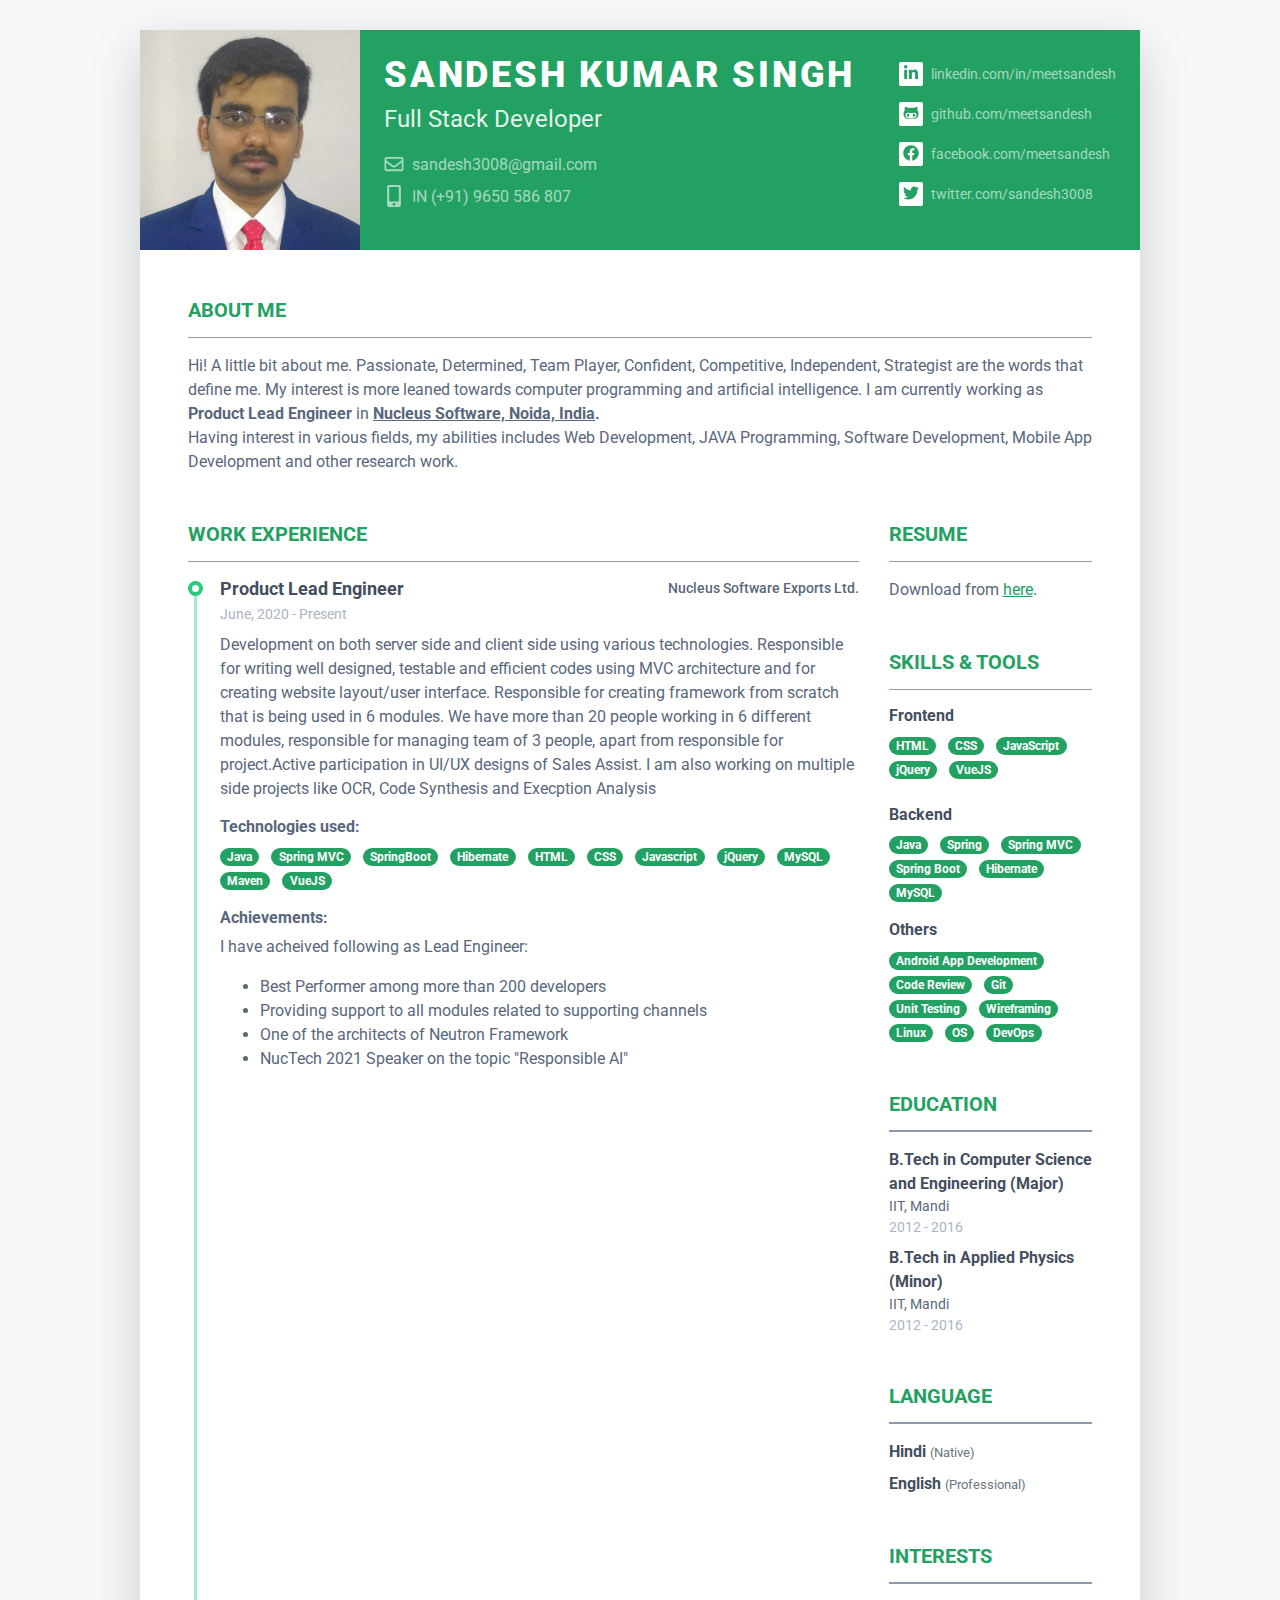
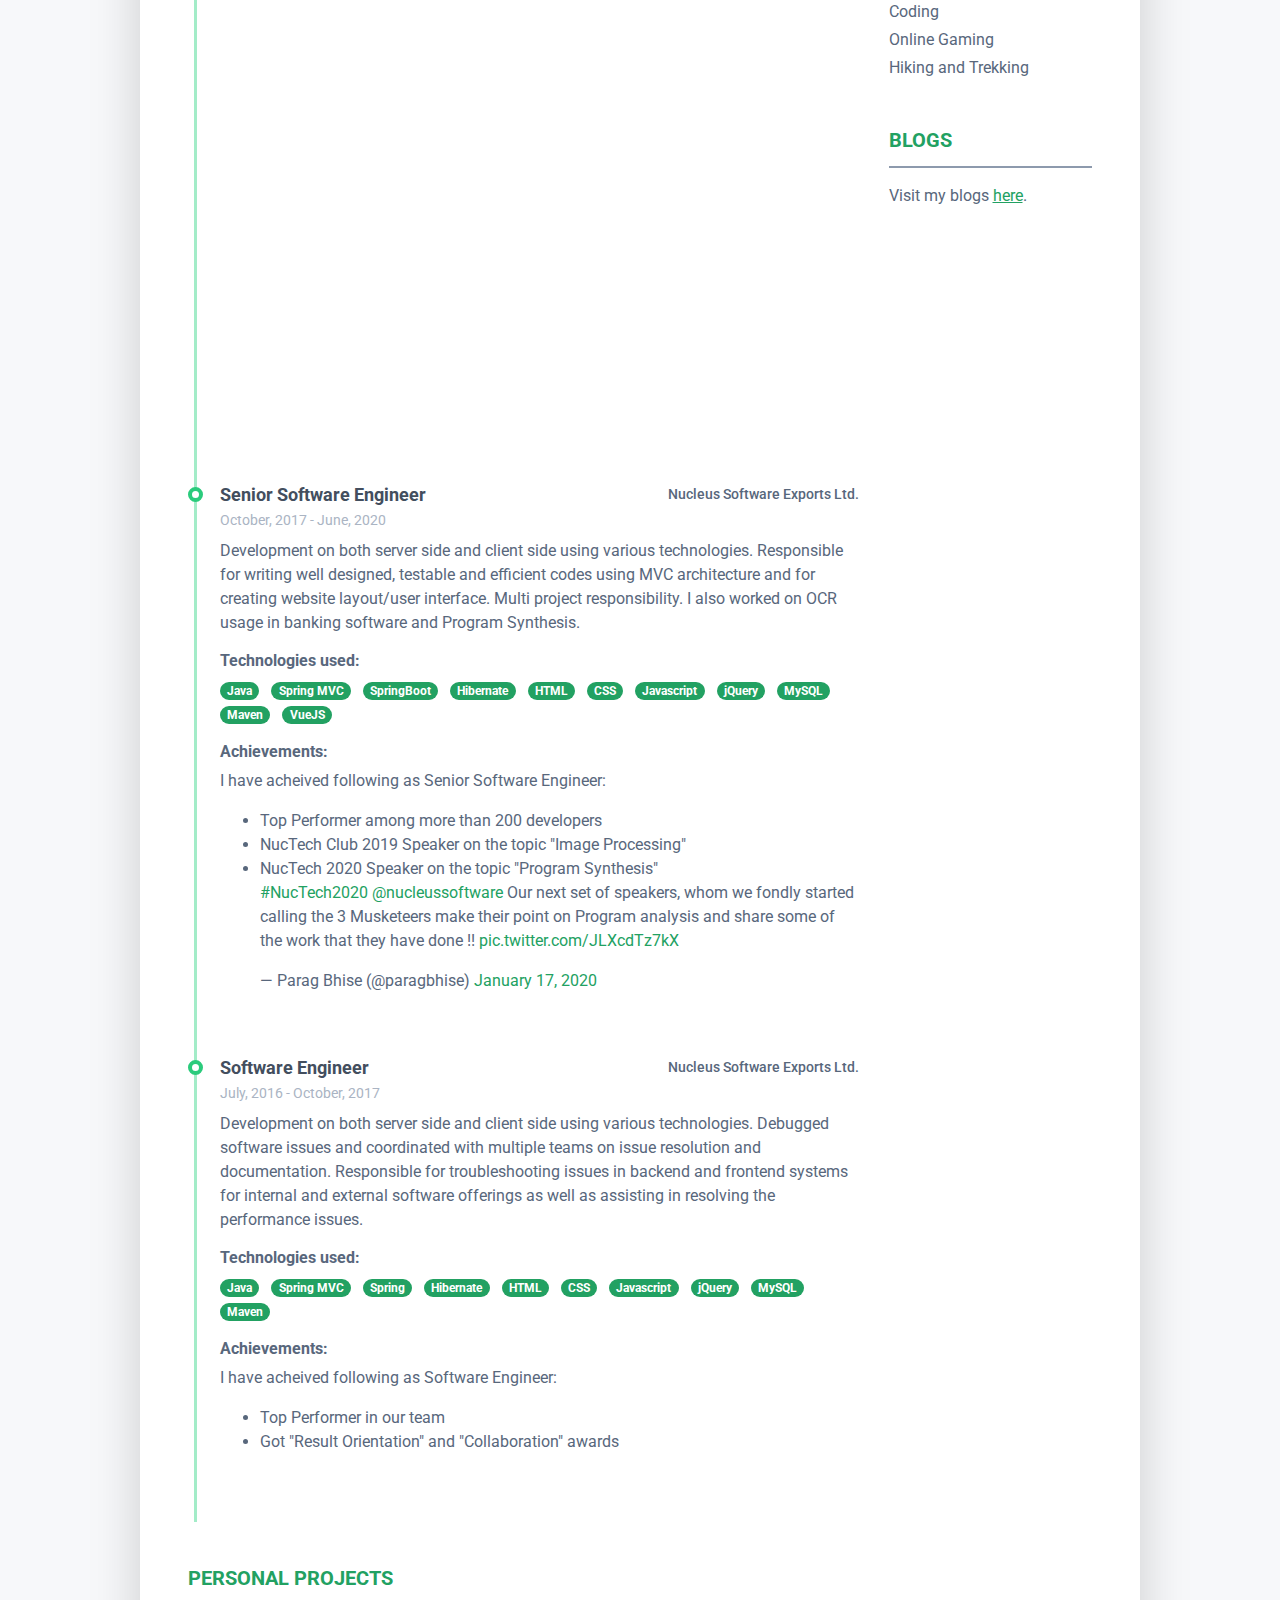
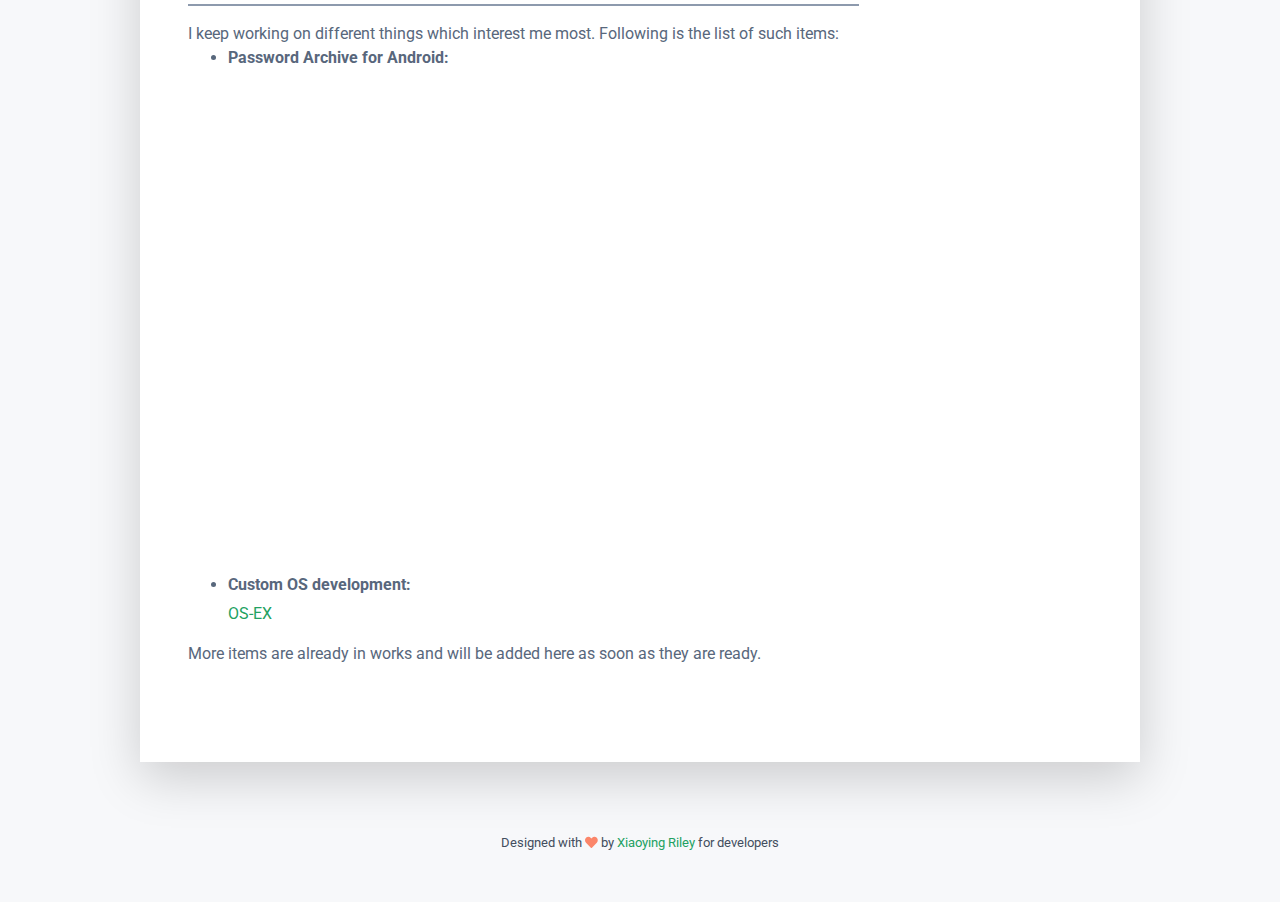
==== index.html @ a995ca08 "Update index.html" ====
<!DOCTYPE html>
<html lang="en"> 
<head>
    <title>Sandesh Kumar Singh</title>
    
    <!-- Meta -->
    <meta charset="utf-8">
    <meta http-equiv="X-UA-Compatible" content="IE=edge">
    <meta name="viewport" content="width=device-width, initial-scale=1.0">
    <meta name="description" content="Responsive Resume Template">
    <meta name="author" content="Xiaoying Riley at 3rd Wave Media">    
    <link rel="shortcut icon" href="favicon.png"> 
    
    <!-- Google Font -->
    <link href="https://fonts.googleapis.com/css?family=Roboto:300,400,500,700,900" rel="stylesheet">
    
    <!-- FontAwesome JS-->
	<script defer src="assets/fontawesome/js/all.min.js"></script>
	<link rel="stylesheet" href="https://cdnjs.cloudflare.com/ajax/libs/font-awesome/4.7.0/css/font-awesome.min.css">
       
    <!-- Theme CSS -->  
    <link id="theme-style" rel="stylesheet" href="assets/css/pillar-1.css">
    
    <!-- DEMO ONLY --> 
    <link id="theme-style" rel="stylesheet" href="assets/demo/demo.css">


</head> 

<body>	
    <article class="resume-wrapper text-center position-relative">
	    <div class="resume-wrapper-inner mx-auto text-left bg-white shadow-lg">
		    <header class="resume-header pt-4 pt-md-0">
			    <div class="media flex-column flex-md-row">
				    <img class="mr-3 img-fluid picture mx-auto" src="assets/images/profile-pic.png" alt="">
				    <div class="media-body p-4 d-flex flex-column flex-md-row mx-auto mx-lg-0">
					    <div class="primary-info">
						    <h1 class="name mt-0 mb-1 text-white text-uppercase text-uppercase">Sandesh Kumar Singh</h1>
						    <div class="title mb-3">Full Stack Developer</div>
						    <ul class="list-unstyled">
							    <li class="mb-2"><a href="mailto:sandesh3008@gmail.com"><i class="far fa-envelope fa-fw mr-2" data-fa-transform="grow-3"></i>sandesh3008@gmail.com</a></li>
							    <li><a href="tel:+919650586807"><i class="fas fa-mobile-alt fa-fw mr-2" data-fa-transform="grow-6"></i>IN (+91) 9650 586 807</a></li>
						    </ul>
					    </div><!--//primary-info-->
					    <div class="secondary-info ml-md-auto mt-2">
						    <ul class="resume-social list-unstyled">
				                <li class="mb-3"><a href="https://www.linkedin.com/in/meetsandesh" target="_blank"><span class="fa-container text-center mr-2"><i class="fab fa-linkedin-in fa-fw"></i></span>linkedin.com/in/meetsandesh</a></li>
				                <li class="mb-3"><a href="https://github.com/meetsandesh" target="_blank"><span class="fa-container text-center mr-2"><i class="fab fa-github-alt fa-fw"></i></span>github.com/meetsandesh</a></li>
				                <li class="mb-3"><a href="https://www.facebook.com/meetsandesh" target="_blank"><span class="fa-container text-center mr-2"><i class="fab fa-facebook fa-fw"></i></span>facebook.com/meetsandesh</a></li>
                                <li class="mb-3"><a href="https://twitter.com/sandesh3008" target="_blank"><span class="fa-container text-center mr-2"><i class="fab fa-twitter fa-fw"></i></span>twitter.com/sandesh3008</a></li>
						    </ul>
					    </div><!--//secondary-info-->
					    
				    </div><!--//media-body-->
			    </div><!--//media-->
		    </header>
		    <div class="resume-body p-5">
			    <section class="resume-section summary-section mb-5">
				    <h2 class="resume-section-title text-uppercase font-weight-bold pb-3 mb-3">About Me</h2>
				    <div class="resume-section-content">
					    <p class="mb-0">Hi! A little bit about me. Passionate, Determined, Team Player, Confident, Competitive, Independent, Strategist are the words that define me. My interest is more leaned towards computer programming and artificial intelligence. I am currently working as <b>Product Lead Engineer</b> in <b><u>Nucleus Software, Noida, India</u>.</b></p>
                        <p class="mb=0">Having interest in various fields, my abilities includes Web Development, JAVA Programming, Software Development, Mobile App Development and other research work.</p>
				    </div>
			    </section><!--//summary-section-->
			    <div class="row">
				    <div class="col-lg-9">
					    <section class="resume-section experience-section mb-5">
						    <h2 class="resume-section-title text-uppercase font-weight-bold pb-3 mb-3">Work Experience</h2>
						    <div class="resume-section-content">
							    <div class="resume-timeline position-relative">
								    <article class="resume-timeline-item position-relative pb-5">
									    
									    <div class="resume-timeline-item-header mb-2">
										    <div class="d-flex flex-column flex-md-row">
										        <h3 class="resume-position-title font-weight-bold mb-1">Product Lead Engineer</h3>
										        <div class="resume-company-name ml-auto">Nucleus Software Exports Ltd.</div>
										    </div><!--//row-->
										    <div class="resume-position-time">June, 2020 - Present</div>
									    </div><!--//resume-timeline-item-header-->
									    <div class="resume-timeline-item-desc">
										    <p>Development on both server side and client side using various technologies. Responsible for writing well designed, testable and efficient codes using MVC architecture and for creating website layout/user interface. Responsible for creating framework from scratch that is being used in 6 modules. We have more than 20 people working in 6 different modules, responsible for managing team of 3 people, apart from responsible for project.Active participation in UI/UX designs of Sales Assist. I am also working on multiple side projects like OCR, Code Synthesis and Execption Analysis</p>
                                            <h4 class="resume-timeline-item-desc-heading font-weight-bold">Technologies used:</h4>
										    <ul class="list-inline">
											    <li class="list-inline-item"><span class="badge badge-primary badge-pill">Java</span></li>
											    <li class="list-inline-item"><span class="badge badge-primary badge-pill">Spring MVC</span></li>
                                                <li class="list-inline-item"><span class="badge badge-primary badge-pill">SpringBoot</span></li>
											    <li class="list-inline-item"><span class="badge badge-primary badge-pill">Hibernate</span></li>
											    <li class="list-inline-item"><span class="badge badge-primary badge-pill">HTML</span></li>
											    <li class="list-inline-item"><span class="badge badge-primary badge-pill">CSS</span></li>
                                                <li class="list-inline-item"><span class="badge badge-primary badge-pill">Javascript</span></li>
											    <li class="list-inline-item"><span class="badge badge-primary badge-pill">jQuery</span></li>
                                                <li class="list-inline-item"><span class="badge badge-primary badge-pill">MySQL</span></li>
                                                <li class="list-inline-item"><span class="badge badge-primary badge-pill">Maven</span></li>
                                                <li class="list-inline-item"><span class="badge badge-primary badge-pill">VueJS</span></li>
										    </ul>
										    <h4 class="resume-timeline-item-desc-heading font-weight-bold">Achievements:</h4>
										    <p>I have acheived following as Lead Engineer:</p>
										    <ul>
											    <li>Best Performer among more than 200 developers</li>
											    <li>Providing support to all modules related to supporting channels</li>
											    <li>One of the architects of Neutron Framework</li>
											    <li>NucTech 2021 Speaker on the topic "Responsible AI"
                                                    <iframe src="https://www.linkedin.com/embed/feed/update/urn:li:share:6755856917626662912" height="942" width="504" frameborder="0" allowfullscreen="" title="Embedded post"></iframe>
                                                </li>
										    </ul>
									    </div><!--//resume-timeline-item-desc-->

								    </article><!--//resume-timeline-item-->
								    
								    <article class="resume-timeline-item position-relative pb-5">
									    
									    <div class="resume-timeline-item-header mb-2">
										    <div class="d-flex flex-column flex-md-row">
										        <h3 class="resume-position-title font-weight-bold mb-1">Senior Software Engineer</h3>
										        <div class="resume-company-name ml-auto">Nucleus Software Exports Ltd.</div>
										    </div><!--//row-->
										    <div class="resume-position-time">October, 2017 - June, 2020</div>
									    </div><!--//resume-timeline-item-header-->
									    <div class="resume-timeline-item-desc">
										    <p>Development on both server side and client side using various technologies. Responsible for writing well designed, testable and efficient codes using MVC architecture and for creating website layout/user interface. Multi project responsibility. I also worked on OCR usage in banking software and Program Synthesis.</p>
                                            <h4 class="resume-timeline-item-desc-heading font-weight-bold">Technologies used:</h4>
										    <ul class="list-inline">
											    <li class="list-inline-item"><span class="badge badge-primary badge-pill">Java</span></li>
											    <li class="list-inline-item"><span class="badge badge-primary badge-pill">Spring MVC</span></li>
                                                <li class="list-inline-item"><span class="badge badge-primary badge-pill">SpringBoot</span></li>
											    <li class="list-inline-item"><span class="badge badge-primary badge-pill">Hibernate</span></li>
											    <li class="list-inline-item"><span class="badge badge-primary badge-pill">HTML</span></li>
											    <li class="list-inline-item"><span class="badge badge-primary badge-pill">CSS</span></li>
                                                <li class="list-inline-item"><span class="badge badge-primary badge-pill">Javascript</span></li>
											    <li class="list-inline-item"><span class="badge badge-primary badge-pill">jQuery</span></li>
                                                <li class="list-inline-item"><span class="badge badge-primary badge-pill">MySQL</span></li>
                                                <li class="list-inline-item"><span class="badge badge-primary badge-pill">Maven</span></li>
                                                <li class="list-inline-item"><span class="badge badge-primary badge-pill">VueJS</span></li>
										    </ul>
										    <h4 class="resume-timeline-item-desc-heading font-weight-bold">Achievements:</h4>
										    <p>I have acheived following as Senior Software Engineer:</p>
										    <ul>
											    <li>Top Performer among more than 200 developers</li>
                                                <li>NucTech Club 2019 Speaker on the topic "Image Processing"</li>
											    <li>NucTech 2020 Speaker on the topic "Program Synthesis"
                                                    <blockquote class="twitter-tweet"><p lang="en" dir="ltr"><a href="https://twitter.com/hashtag/NucTech2020?src=hash&amp;ref_src=twsrc%5Etfw">#NucTech2020</a> ⁦<a href="https://twitter.com/nucleussoftware?ref_src=twsrc%5Etfw">@nucleussoftware</a>⁩ Our next set of speakers, whom we fondly started calling the 3 Musketeers make their point on Program analysis and share some of the work that they have done !! <a href="https://t.co/JLXcdTz7kX">pic.twitter.com/JLXcdTz7kX</a></p>&mdash; Parag Bhise (@paragbhise) <a href="https://twitter.com/paragbhise/status/1218092046893928448?ref_src=twsrc%5Etfw">January 17, 2020</a></blockquote> <script async src="https://platform.twitter.com/widgets.js" charset="utf-8"></script>
                                                </li>
										    </ul>
									    </div><!--//resume-timeline-item-desc-->

								    </article><!--//resume-timeline-item-->
								    
								    <article class="resume-timeline-item position-relative pb-5">
									    
									    <div class="resume-timeline-item-header mb-2">
										    <div class="d-flex flex-column flex-md-row">
										        <h3 class="resume-position-title font-weight-bold mb-1">Software Engineer</h3>
										        <div class="resume-company-name ml-auto">Nucleus Software Exports Ltd.</div>
										    </div><!--//row-->
										    <div class="resume-position-time">July, 2016 - October, 2017</div>
									    </div><!--//resume-timeline-item-header-->
									    <div class="resume-timeline-item-desc">
										    <p>Development on both server side and client side using various technologies. Debugged software issues and coordinated with multiple teams on issue resolution and documentation. Responsible for troubleshooting issues in backend and frontend systems for internal and external software offerings as well as assisting in resolving the performance issues.</p>
                                            <h4 class="resume-timeline-item-desc-heading font-weight-bold">Technologies used:</h4>
										    <ul class="list-inline">
											    <li class="list-inline-item"><span class="badge badge-primary badge-pill">Java</span></li>
											    <li class="list-inline-item"><span class="badge badge-primary badge-pill">Spring MVC</span></li>
                                                <li class="list-inline-item"><span class="badge badge-primary badge-pill">Spring</span></li>
											    <li class="list-inline-item"><span class="badge badge-primary badge-pill">Hibernate</span></li>
											    <li class="list-inline-item"><span class="badge badge-primary badge-pill">HTML</span></li>
											    <li class="list-inline-item"><span class="badge badge-primary badge-pill">CSS</span></li>
                                                <li class="list-inline-item"><span class="badge badge-primary badge-pill">Javascript</span></li>
											    <li class="list-inline-item"><span class="badge badge-primary badge-pill">jQuery</span></li>
                                                <li class="list-inline-item"><span class="badge badge-primary badge-pill">MySQL</span></li>
                                                <li class="list-inline-item"><span class="badge badge-primary badge-pill">Maven</span></li>
										    </ul>
										    <h4 class="resume-timeline-item-desc-heading font-weight-bold">Achievements:</h4>
										    <p>I have acheived following as Software Engineer:</p>
										    <ul>
											    <li>Top Performer in our team</li>
                                                <li>Got "Result Orientation" and "Collaboration" awards</li>
										    </ul>
									    </div><!--//resume-timeline-item-desc-->

								    </article><!--//resume-timeline-item-->
								    
							    </div><!--//resume-timeline-->
 
						    </div>
					    </section><!--//experience-section-->
                        <section class="resume-section summary-section mb-5">
                            <h2 class="resume-section-title text-uppercase font-weight-bold pb-3 mb-3">Personal Projects</h2>
                            <div class="resume-section-content">
                                <p class="mb-0">I keep working on different things which interest me most. Following is the list of such items:</p>
                                <ul>
                                    <li>
                                        <h4 class="resume-timeline-item-desc-heading font-weight-bold">Password Archive for Android:</h4>
                                        <iframe src="https://www.facebook.com/plugins/post.php?href=https%3A%2F%2Fwww.facebook.com%2Fmeetsandesh%2Fposts%2F5687925661282385&show_text=true&width=500" width="500" height="491" style="border:none;overflow:hidden" scrolling="no" frameborder="0" allowfullscreen="true" allow="autoplay; clipboard-write; encrypted-media; picture-in-picture; web-share"></iframe>
                                    </li>
                                    <li>
                                        <h4 class="resume-timeline-item-desc-heading font-weight-bold">Custom OS development:</h4>
                                        <a href="https://github.com/meetsandesh/OS-EX">OS-EX</a>
                                    </li>
                                </ul>
                                <p class="mb-0">More items are already in works and will be added here as soon as they are ready.</p>
                            </div>
                        </section><!--//personal-projects-section-->
				    </div>
				    <div class="col-lg-3">
                        <section class="resume-section interests-section mb-5">
						    <h2 class="resume-section-title text-uppercase font-weight-bold pb-3 mb-3">Resume</h2>
						    <div class="resume-section-content">
                                Download from <a href="https://meetsandesh.github.io/attachments/Sandesh_Kumar_Singh.pdf" target="_blank"><u>here</u></a>.
						    </div>
					    </section><!--//interests-section-->
					    <section class="resume-section skills-section mb-5">
						    <h2 class="resume-section-title text-uppercase font-weight-bold pb-3 mb-3">Skills &amp; Tools</h2>
						    <div class="resume-section-content">
						        <div class="resume-skill-item">
							        <h4 class="resume-skills-cat font-weight-bold">Frontend</h4>
							        <ul class="list-unstyled mb-4">
<!--
								        <li class="mb-2">
								            <div class="resume-skill-name">HTML</div>
									        <div class="progress resume-progress">
											    <div class="progress-bar theme-progress-bar-dark" role="progressbar" style="width: 98%" aria-valuenow="25" aria-valuemin="0" aria-valuemax="100"></div>
											</div>
								        </li>
-->
								        <li class="list-inline-item"><span class="badge badge-primary badge-pill">HTML</span></li>
							            <li class="list-inline-item"><span class="badge badge-primary badge-pill">CSS</span></li>
							            <li class="list-inline-item"><span class="badge badge-primary badge-pill">JavaScript</span></li>
							            <li class="list-inline-item"><span class="badge badge-primary badge-pill">jQuery</span></li>
							            <li class="list-inline-item"><span class="badge badge-primary badge-pill">VueJS</span></li>
							        </ul>
						        </div><!--//resume-skill-item-->
						        
						        <div class="resume-skill-item">
						            <h4 class="resume-skills-cat font-weight-bold">Backend</h4>
							        <ul class="list-unstyled">
                                        <li class="list-inline-item"><span class="badge badge-primary badge-pill">Java</span></li>
							            <li class="list-inline-item"><span class="badge badge-primary badge-pill">Spring</span></li>
							            <li class="list-inline-item"><span class="badge badge-primary badge-pill">Spring MVC</span></li>
							            <li class="list-inline-item"><span class="badge badge-primary badge-pill">Spring Boot</span></li>
							            <li class="list-inline-item"><span class="badge badge-primary badge-pill">Hibernate</span></li>
                                        <li class="list-inline-item"><span class="badge badge-primary badge-pill">MySQL</span></li>
							        </ul>
						        </div><!--//resume-skill-item-->
						        
						        <div class="resume-skill-item">
						            <h4 class="resume-skills-cat font-weight-bold">Others</h4>
						            <ul class="list-inline">
                                        <li class="list-inline-item"><span class="badge badge-primary badge-pill">Android App Development</span></li>
							            <li class="list-inline-item"><span class="badge badge-primary badge-pill">Code Review</span></li>
							            <li class="list-inline-item"><span class="badge badge-primary badge-pill">Git</span></li>
							            <li class="list-inline-item"><span class="badge badge-primary badge-pill">Unit Testing</span></li>
							            <li class="list-inline-item"><span class="badge badge-primary badge-pill">Wireframing</span></li>
							            <li class="list-inline-item"><span class="badge badge-primary badge-pill">Linux</span></li>
                                        <li class="list-inline-item"><span class="badge badge-primary badge-pill">OS</span></li>
                                        <li class="list-inline-item"><span class="badge badge-primary badge-pill">DevOps</span></li>
						            </ul>
						        </div><!--//resume-skill-item-->
						    </div><!--resume-section-content-->
					    </section><!--//skills-section-->
					    <section class="resume-section education-section mb-5">
						    <h2 class="resume-section-title text-uppercase font-weight-bold pb-3 mb-3">Education</h2>
						    <div class="resume-section-content">
							    <ul class="list-unstyled">
								    <li class="mb-2">
								        <div class="resume-degree font-weight-bold">B.Tech in Computer Science and Engineering (Major)</div>
								        <div class="resume-degree-org">IIT, Mandi</div>
								        <div class="resume-degree-time">2012 - 2016</div>
								    </li>
									<li class="mb-2">
										<div class="resume-degree font-weight-bold">B.Tech in Applied Physics (Minor)</div>
										<div class="resume-degree-org">IIT, Mandi</div>
										<div class="resume-degree-time">2012 - 2016</div>
									</li>
							    </ul>
						    </div>
					    </section><!--//education-section-->
					    <section class="resume-section language-section mb-5">
						    <h2 class="resume-section-title text-uppercase font-weight-bold pb-3 mb-3">Language</h2>
						    <div class="resume-section-content">
							    <ul class="list-unstyled resume-lang-list">
								    <li class="mb-2"><span class="resume-lang-name font-weight-bold">Hindi</span> <small class="text-muted font-weight-normal">(Native)</small></li>
								    <li class="mb-2 align-middle"><span class="resume-lang-name font-weight-bold">English</span> <small class="text-muted font-weight-normal">(Professional)</small></li>
							    </ul>
						    </div>
					    </section><!--//language-section-->
					    <section class="resume-section interests-section mb-5">
						    <h2 class="resume-section-title text-uppercase font-weight-bold pb-3 mb-3">Interests</h2>
						    <div class="resume-section-content">
							    <ul class="list-unstyled">
								    <li class="mb-1">Coding</li>
								    <li class="mb-1">Online Gaming</li>
								    <li class="mb-1">Hiking and Trekking</li>
							    </ul>
						    </div>
					    </section><!--//interests-section-->
						<section class="resume-section interests-section mb-5">
							<h2 class="resume-section-title text-uppercase font-weight-bold pb-3 mb-3">Blogs</h2>
							<div class="resume-section-content">
								Visit my blogs <a href="https://meetsandesh.github.io/blogs" target="_blank"><u>here</u></a>.
							</div>
						</section><!--//interests-section-->
					    
				    </div>
			    </div><!--//row-->
		    </div><!--//resume-body-->
		    
		    
	    </div>
    </article>  

    
    <footer class="footer text-center pt-2 pb-5">
	    <!--/* This template is free as long as you keep the footer attribution link. If you'd like to use the template without the attribution link, you can buy the commercial license via our website: themes.3rdwavemedia.com Thank you for your support. :) */-->
        <small class="copyright">Designed with <i class="fas fa-heart"></i> by <a href="http://themes.3rdwavemedia.com" target="_blank">Xiaoying Riley</a> for developers</small>
    </footer>
    
    
    <!-- *****CONFIGURE STYLE (REMOVE ON YOUR PRODUCTION SITE)****** -->  
    <div id="config-panel" class="config-panel d-none">
        <div class="panel-inner">
            <a id="config-trigger" class="config-trigger config-panel-hide text-center" href="#"><i class="fas fa-cog fa-spin mx-auto" data-fa-transform="down-6" ></i></a>
            <h5 class="panel-title">Choose Colour</h5>
            <ul id="color-options" class="list-inline mb-0">
                <li class="theme-1 active list-inline-item"><a data-style="assets/css/pillar-1.css" href="#"></a></li>
                <li class="theme-2  list-inline-item"><a data-style="assets/css/pillar-2.css" href="#"></a></li>
                <li class="theme-3  list-inline-item"><a data-style="assets/css/pillar-3.css" href="#"></a></li>
                <li class="theme-4  list-inline-item"><a data-style="assets/css/pillar-4.css" href="#"></a></li>
                <li class="theme-5  list-inline-item"><a data-style="assets/css/pillar-5.css" href="#"></a></li>
                <li class="theme-6  list-inline-item"><a data-style="assets/css/pillar-6.css" href="#"></a></li>
            </ul>
            <a id="config-close" class="close" href="#"><i class="fa fa-times-circle"></i></a>
        </div><!--//panel-inner-->
    </div><!--//configure-panel-->
    
    <!-- DEMO ONLY -->
    <script type="text/javascript" src="assets/demo/jquery-3.4.1.min.js"></script>
    <script type="text/javascript" src="assets/demo/demo.js"></script> 

    

</body>
</html>
---- assets/demo/demo.css ----
.demo-banner{background:#38AEEA}a.demo-btn-on-bg,.demo-btn-on-bg{background:rgba(0,0,0,0.2);color:#fff;border:none}a.demo-btn-on-bg:hover,a.demo-btn-on-bg:focus,a.demo-btn-on-bg:active,.demo-btn-on-bg:hover,.demo-btn-on-bg:focus,.demo-btn-on-bg:active{background:rgba(0,0,0,0.4);border-color:transparent;border:none}body{overflow-x:hidden}.config-trigger{position:absolute;top:30px;left:-36px;width:36px;height:36px;background:#222;color:#fff;text-align:center;border-radius:4px;border-top-right-radius:0;border-bottom-right-radius:0;text-decoration:none}.config-trigger:hover{background:#000;text-decoration:none}.config-trigger:hover .fa-cog{color:#fff}.config-trigger .fa-cog{font-size:1.25rem;display:block;color:#fff}.config-panel{position:absolute;top:160px;right:-170px;z-index:30;width:170px}.config-panel .panel-inner{position:relative;background:#222;color:#fff;padding:15px;border-top-left-radius:4px;border-top-right-radius:4px;border-top-right-radius:0;border-bottom-right-radius:0}.config-panel .panel-title{font-weight:600;margin-bottom:15px;font-size:14px;text-transform:uppercase}.config-panel label{color:#fff}.config-panel #color-options{margin-bottom:0px}.config-panel #color-options li a{display:block;width:28px;height:20px;border:2px solid transparent}.config-panel #color-options li a:hover{-webkit-opacity:.9;-moz-opacity:.9;opacity:.9;border:2px solid rgba(255,255,255,0.8)}.config-panel #color-options li.active a{border:2px solid #fff}.config-panel #color-options li.theme-1 a{background:#434E5E}.config-panel #color-options li.theme-2 a{background-color:#3582C4}.config-panel #color-options li.theme-3 a{background-color:#22A162}.config-panel #color-options li.theme-4 a{background-color:#328998}.config-panel #color-options li.theme-5 a{background-color:#59578E}.config-panel #color-options li.theme-6 a{background-color:#80425F}.config-panel .close{position:absolute;right:5px;top:5px;color:#fff}.config-panel .close .fa{color:#fff}
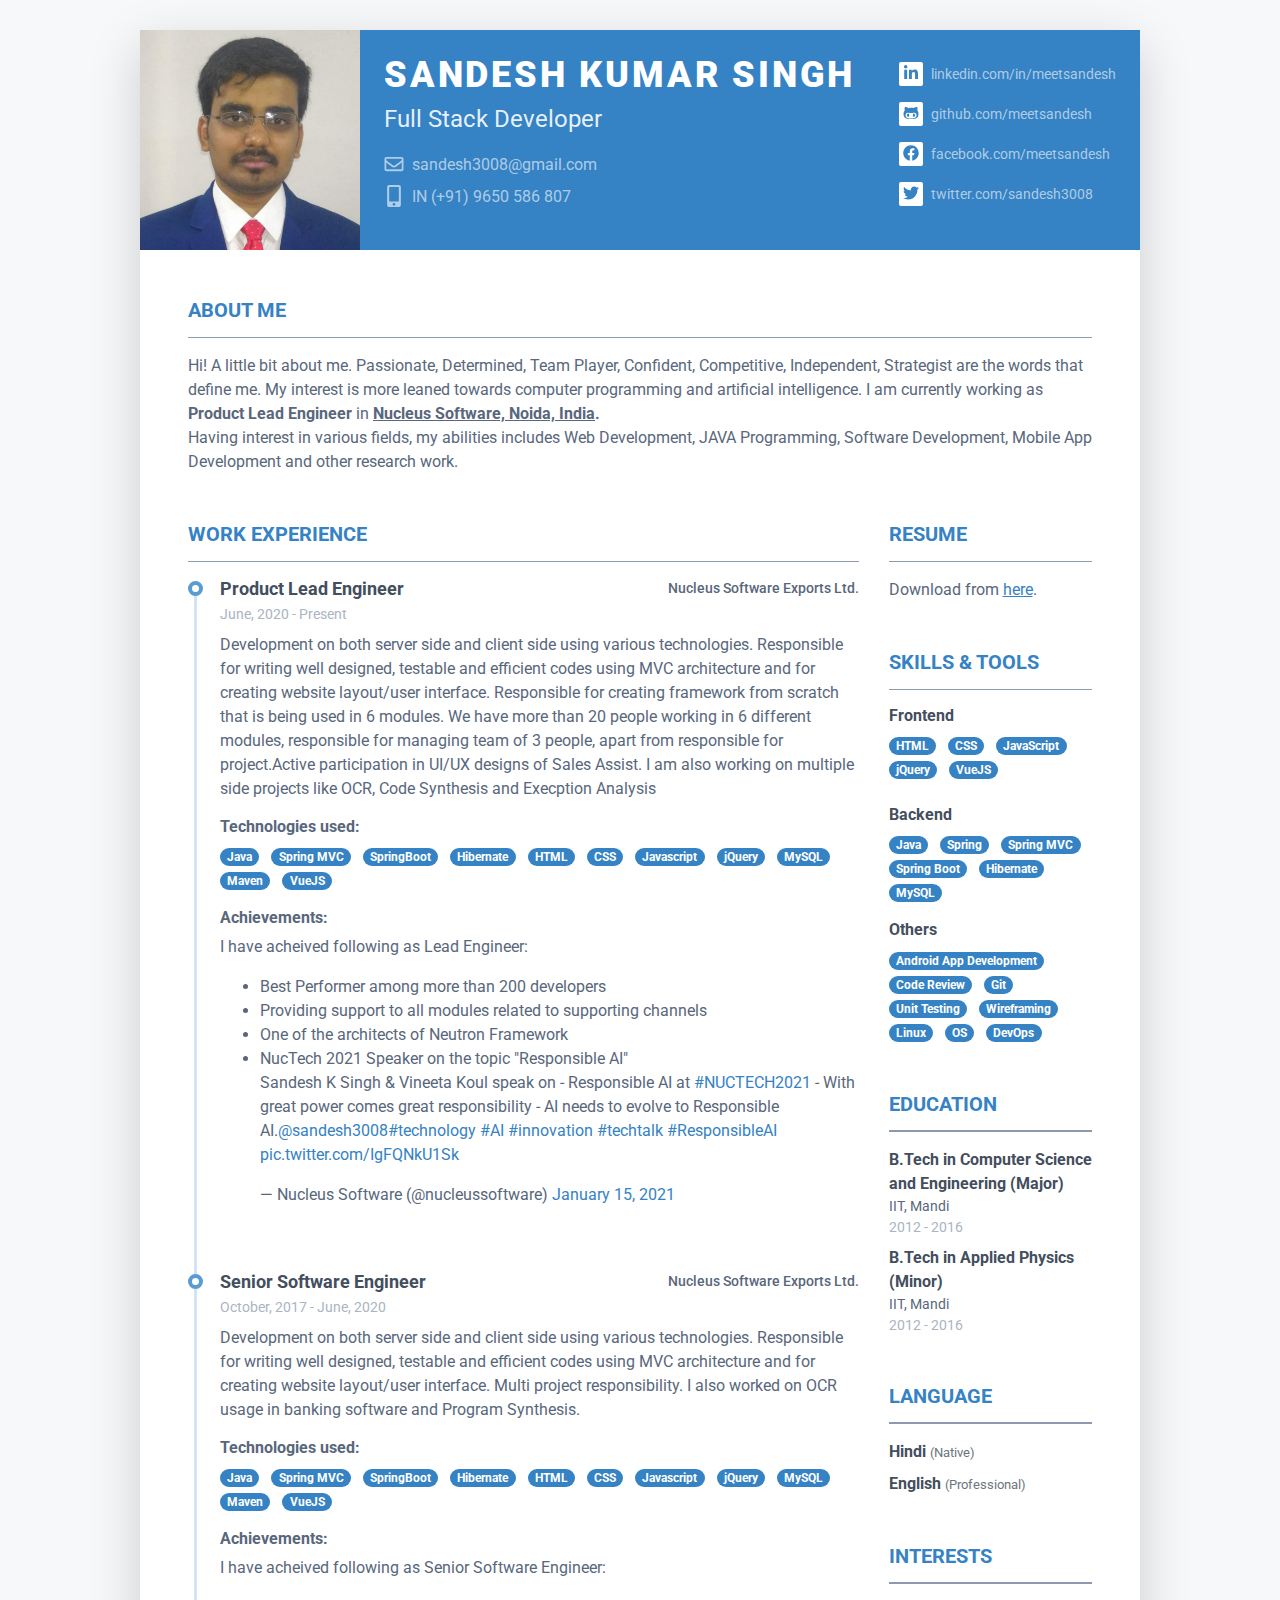
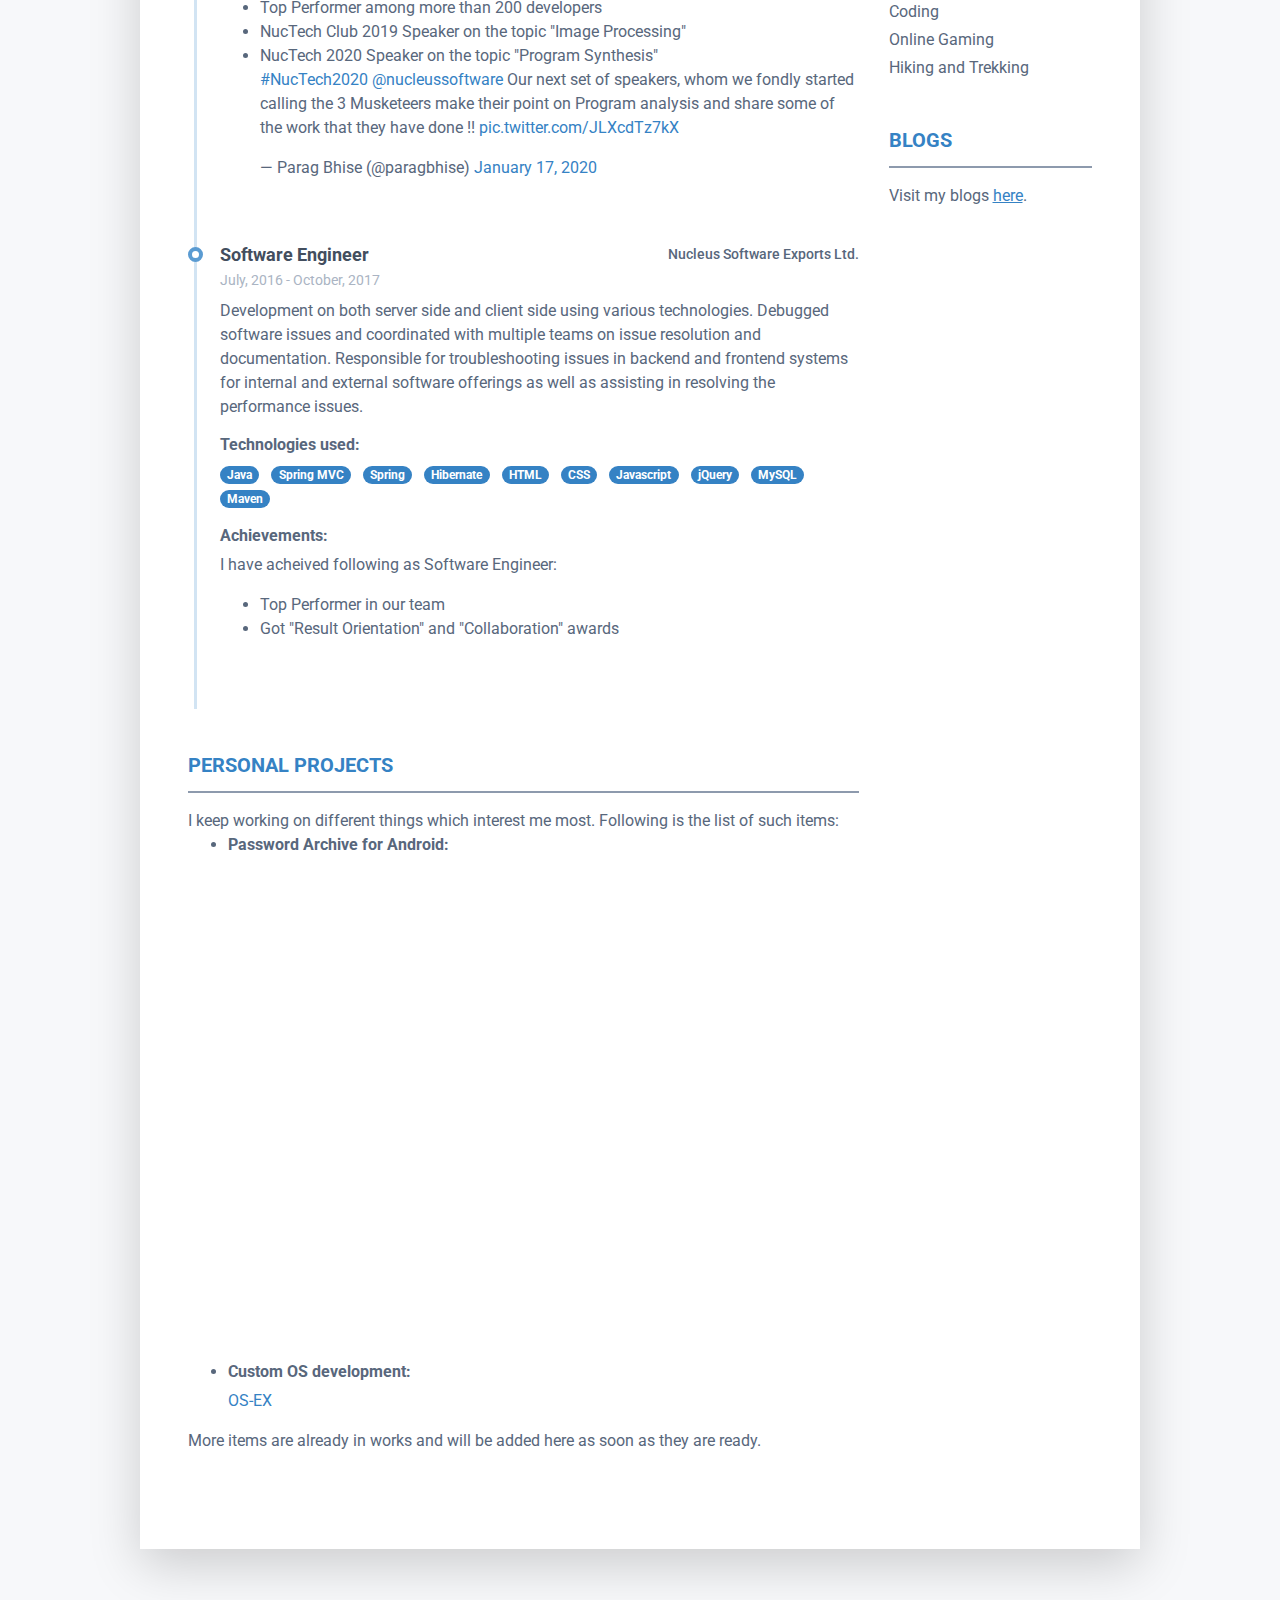
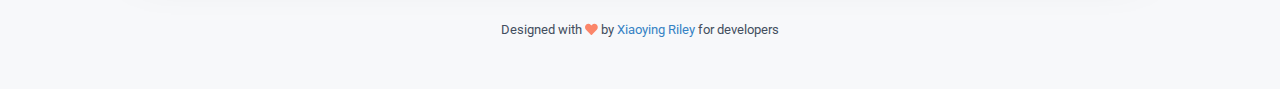
==== commit 6d53fb5d: "Update index.html" ====
--- a/index.html
+++ b/index.html
@@ -100,7 +100,7 @@
 											    <li>Providing support to all modules related to supporting channels</li>
 											    <li>One of the architects of Neutron Framework</li>
 											    <li>NucTech 2021 Speaker on the topic "Responsible AI"
-                                                    <iframe src="https://www.linkedin.com/embed/feed/update/urn:li:share:6755856917626662912" height="942" width="504" frameborder="0" allowfullscreen="" title="Embedded post"></iframe>
+                                                    <blockquote class="twitter-tweet"><p lang="en" dir="ltr">Sandesh K Singh &amp; Vineeta Koul speak on - Responsible AI at <a href="https://twitter.com/hashtag/NUCTECH2021?src=hash&amp;ref_src=twsrc%5Etfw">#NUCTECH2021</a> - With great power comes great responsibility - AI needs to evolve to Responsible AI.<a href="https://twitter.com/sandesh3008?ref_src=twsrc%5Etfw">@sandesh3008</a><a href="https://twitter.com/hashtag/technology?src=hash&amp;ref_src=twsrc%5Etfw">#technology</a> <a href="https://twitter.com/hashtag/AI?src=hash&amp;ref_src=twsrc%5Etfw">#AI</a> <a href="https://twitter.com/hashtag/innovation?src=hash&amp;ref_src=twsrc%5Etfw">#innovation</a> <a href="https://twitter.com/hashtag/techtalk?src=hash&amp;ref_src=twsrc%5Etfw">#techtalk</a> <a href="https://twitter.com/hashtag/ResponsibleAI?src=hash&amp;ref_src=twsrc%5Etfw">#ResponsibleAI</a> <a href="https://t.co/IgFQNkU1Sk">pic.twitter.com/IgFQNkU1Sk</a></p>&mdash; Nucleus Software (@nucleussoftware) <a href="https://twitter.com/nucleussoftware/status/1350057973683404802?ref_src=twsrc%5Etfw">January 15, 2021</a></blockquote> <script async src="https://platform.twitter.com/widgets.js" charset="utf-8"></script>
                                                 </li>
 										    </ul>
 									    </div><!--//resume-timeline-item-desc-->
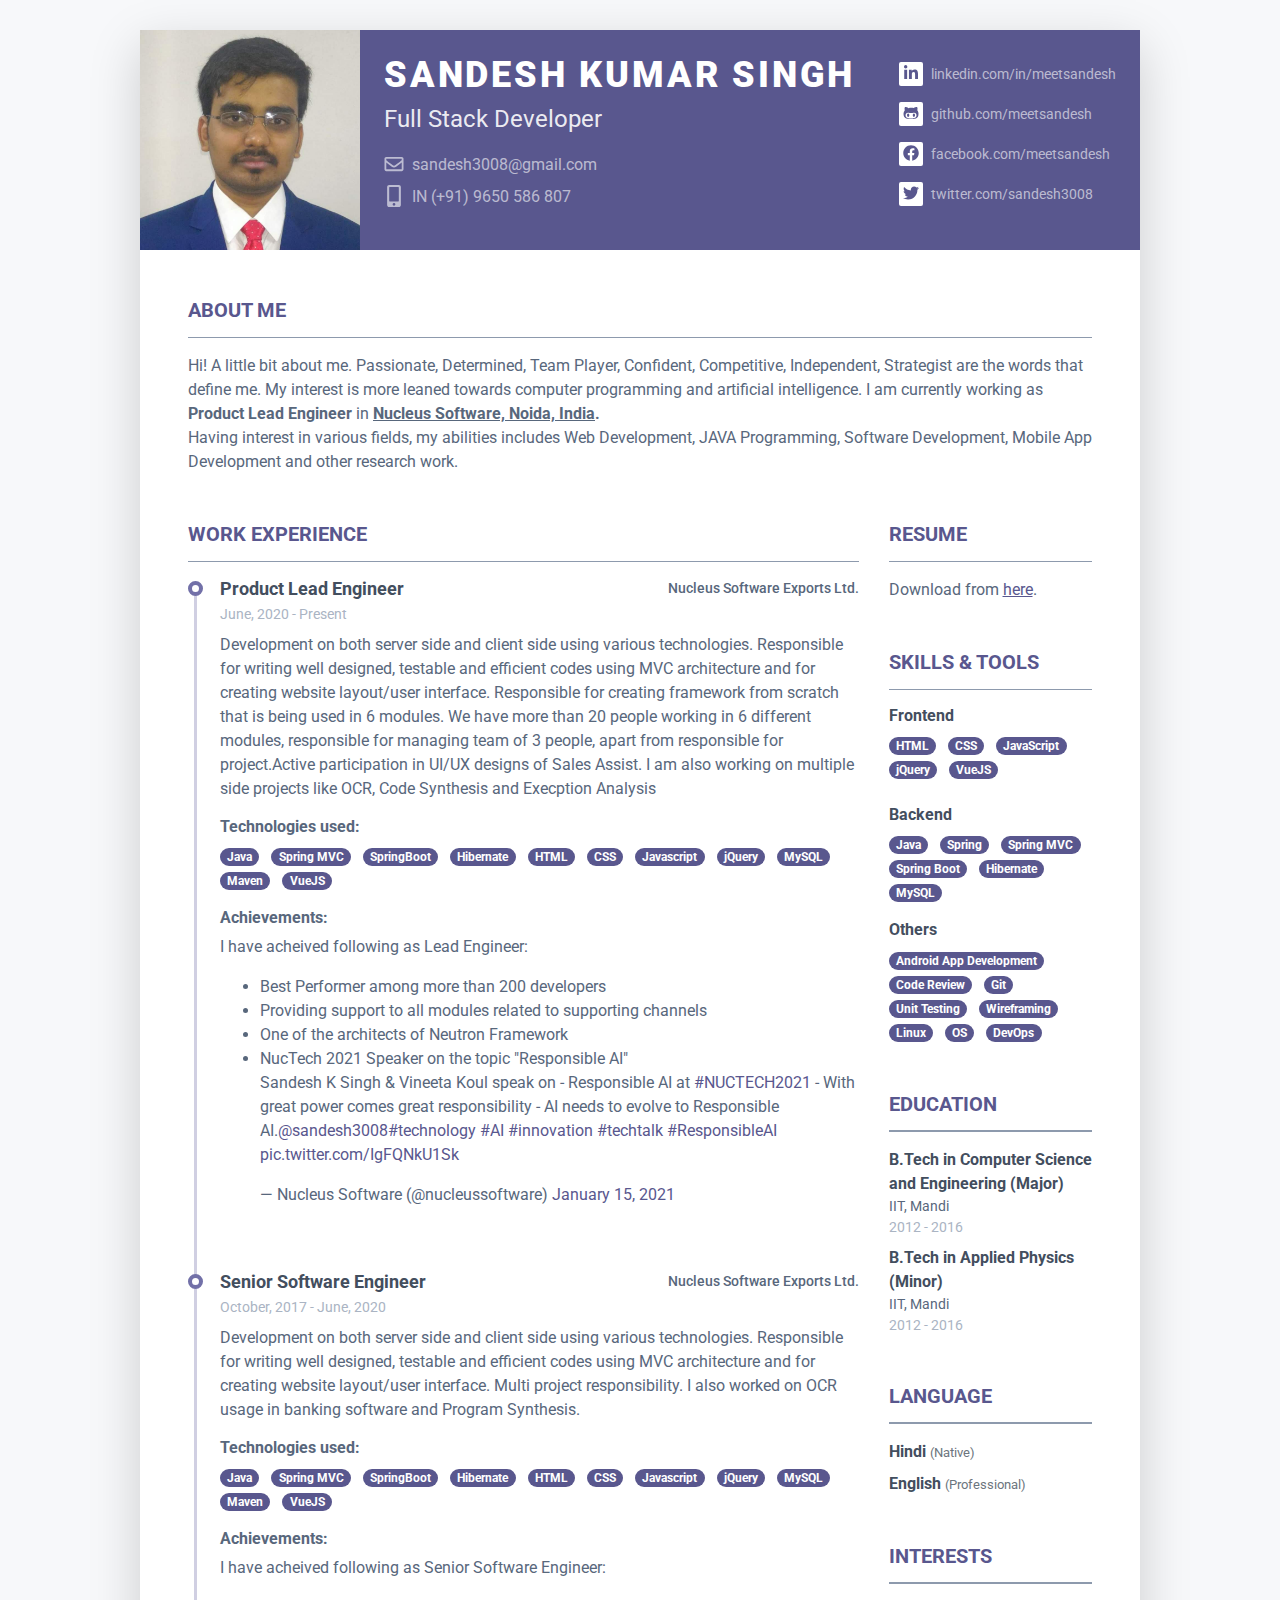
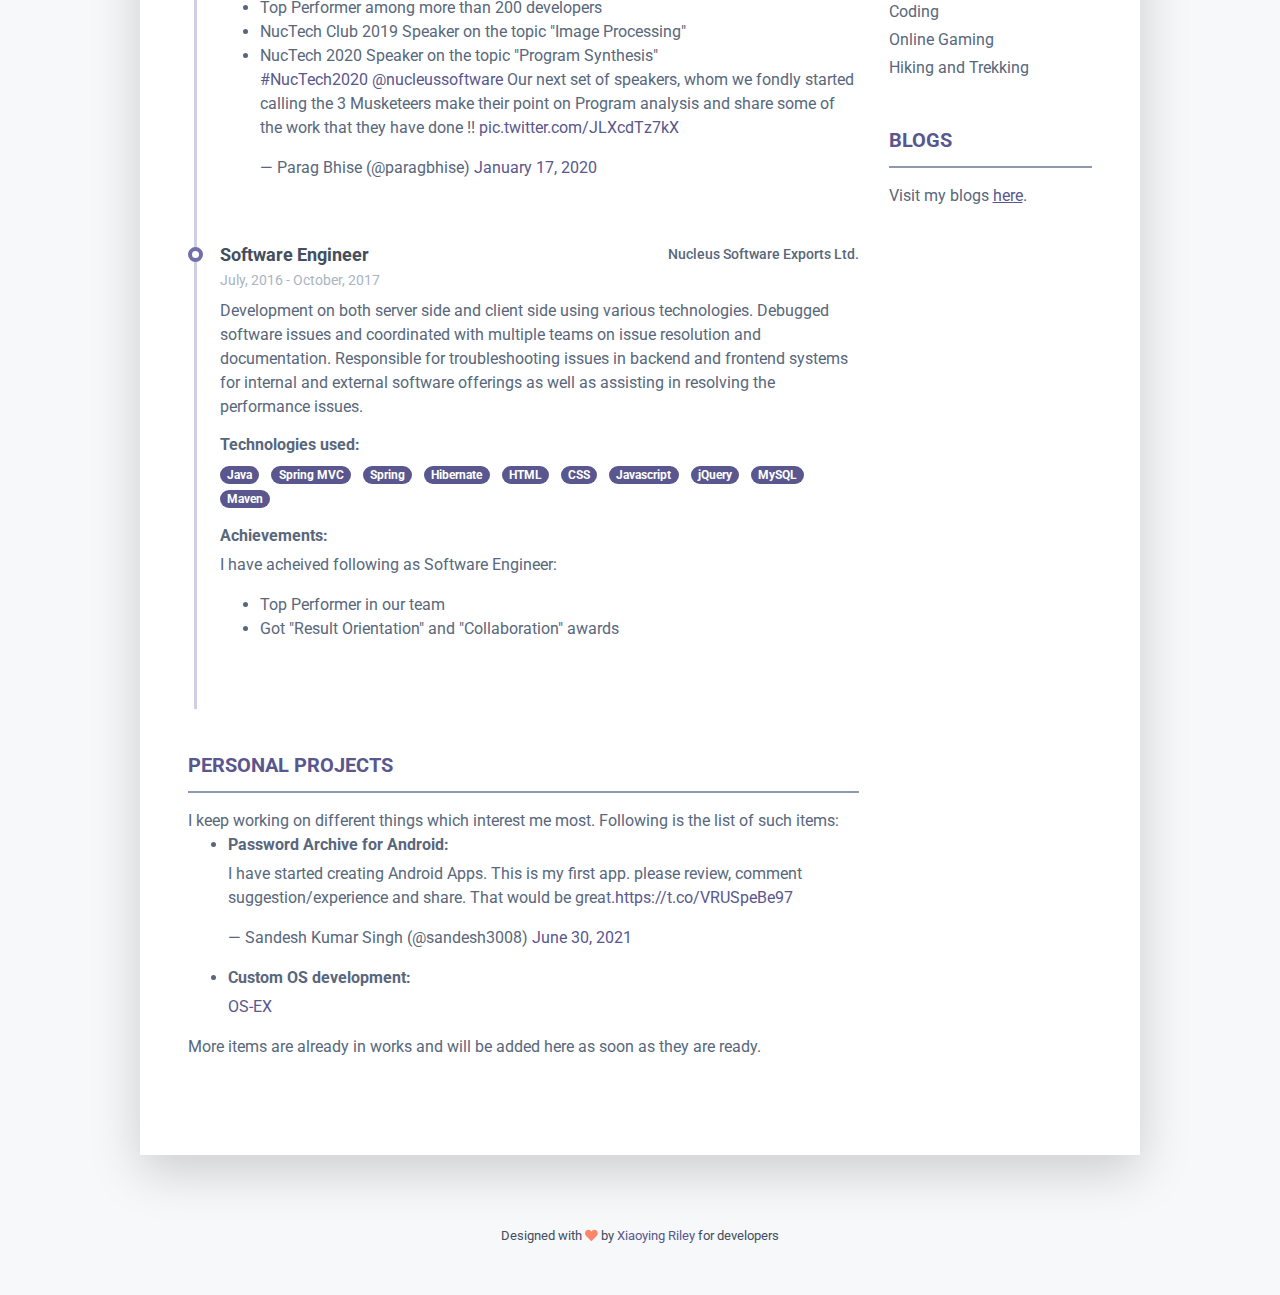
==== commit 5adbee45: "Update index.html" ====
--- a/index.html
+++ b/index.html
@@ -190,7 +190,7 @@
                                 <ul>
                                     <li>
                                         <h4 class="resume-timeline-item-desc-heading font-weight-bold">Password Archive for Android:</h4>
-                                        <iframe src="https://www.facebook.com/plugins/post.php?href=https%3A%2F%2Fwww.facebook.com%2Fmeetsandesh%2Fposts%2F5687925661282385&show_text=true&width=500" width="500" height="491" style="border:none;overflow:hidden" scrolling="no" frameborder="0" allowfullscreen="true" allow="autoplay; clipboard-write; encrypted-media; picture-in-picture; web-share"></iframe>
+                                        <blockquote class="twitter-tweet"><p lang="en" dir="ltr">I have started creating Android Apps. This is my first app. please review, comment suggestion/experience and share. That would be great.<a href="https://t.co/VRUSpeBe97">https://t.co/VRUSpeBe97</a></p>&mdash; Sandesh Kumar Singh (@sandesh3008) <a href="https://twitter.com/sandesh3008/status/1410080034748915714?ref_src=twsrc%5Etfw">June 30, 2021</a></blockquote> <script async src="https://platform.twitter.com/widgets.js" charset="utf-8"></script>
                                     </li>
                                     <li>
                                         <h4 class="resume-timeline-item-desc-heading font-weight-bold">Custom OS development:</h4>
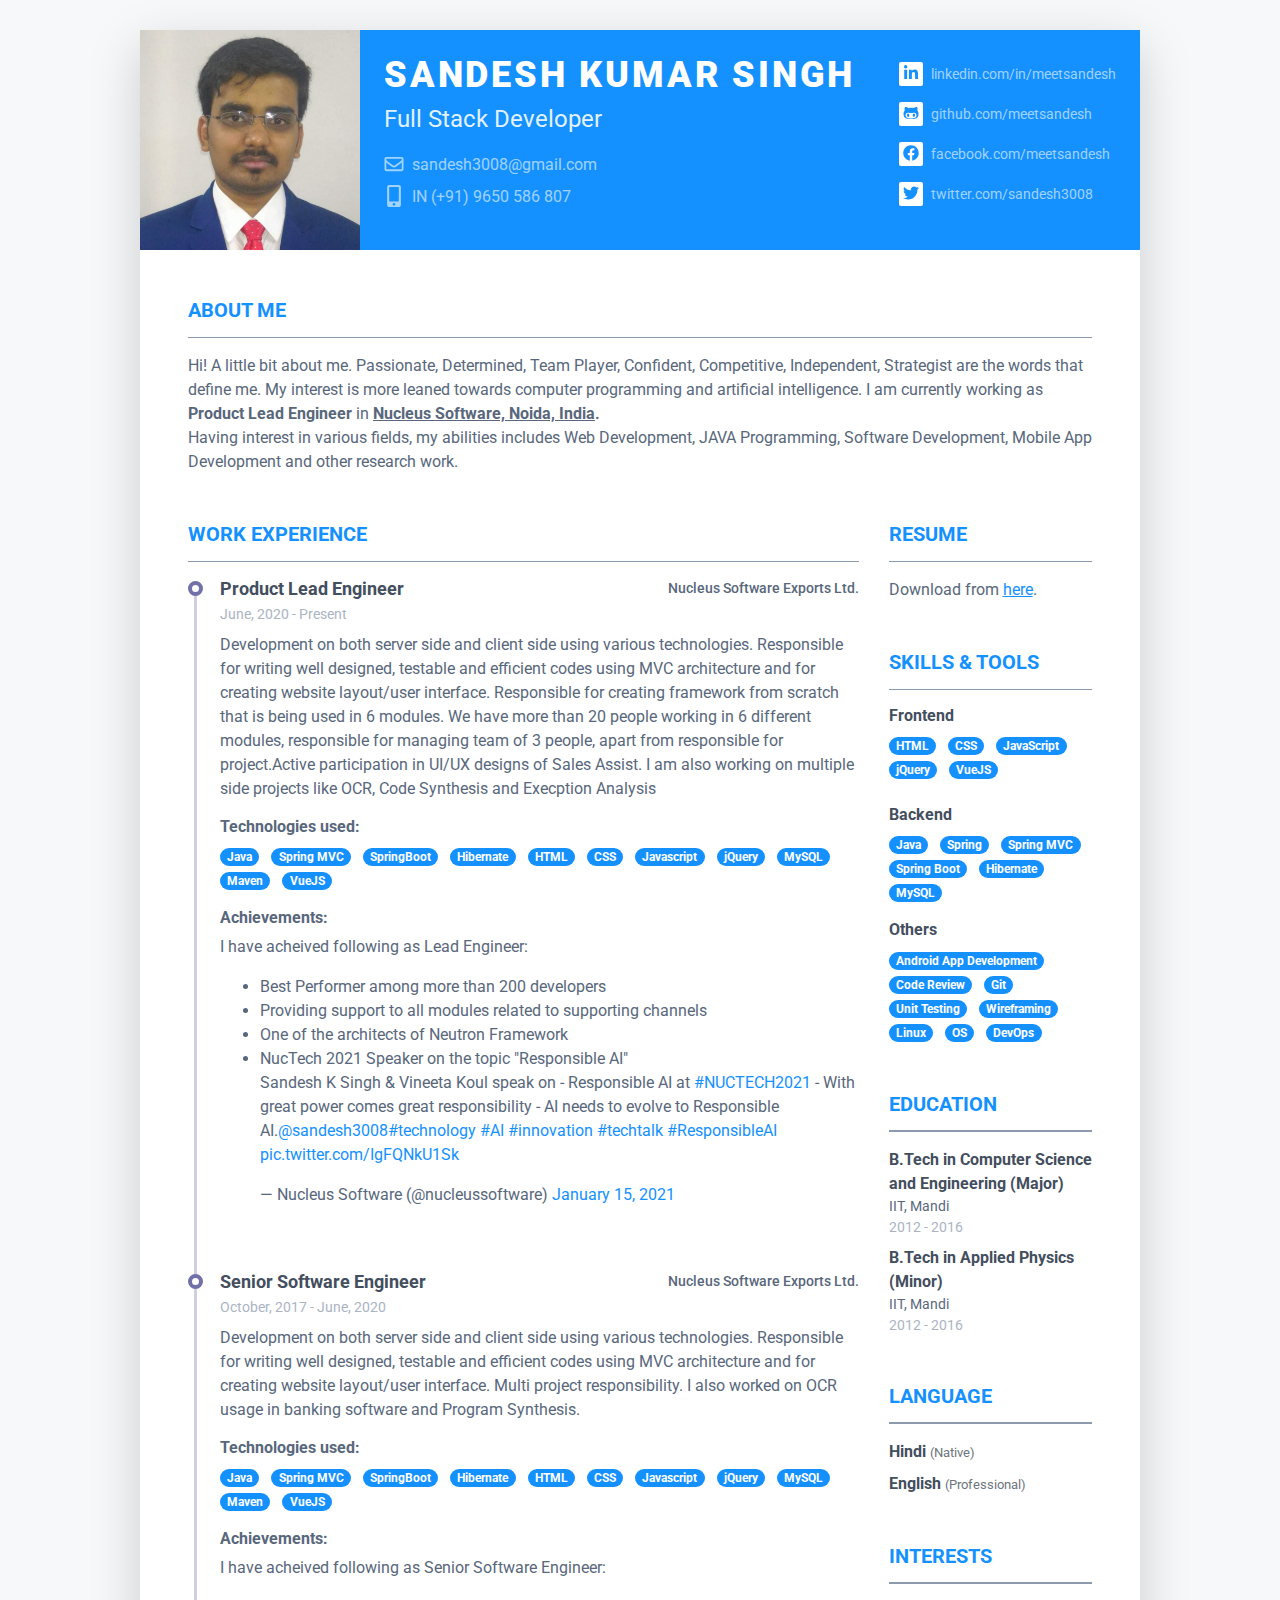
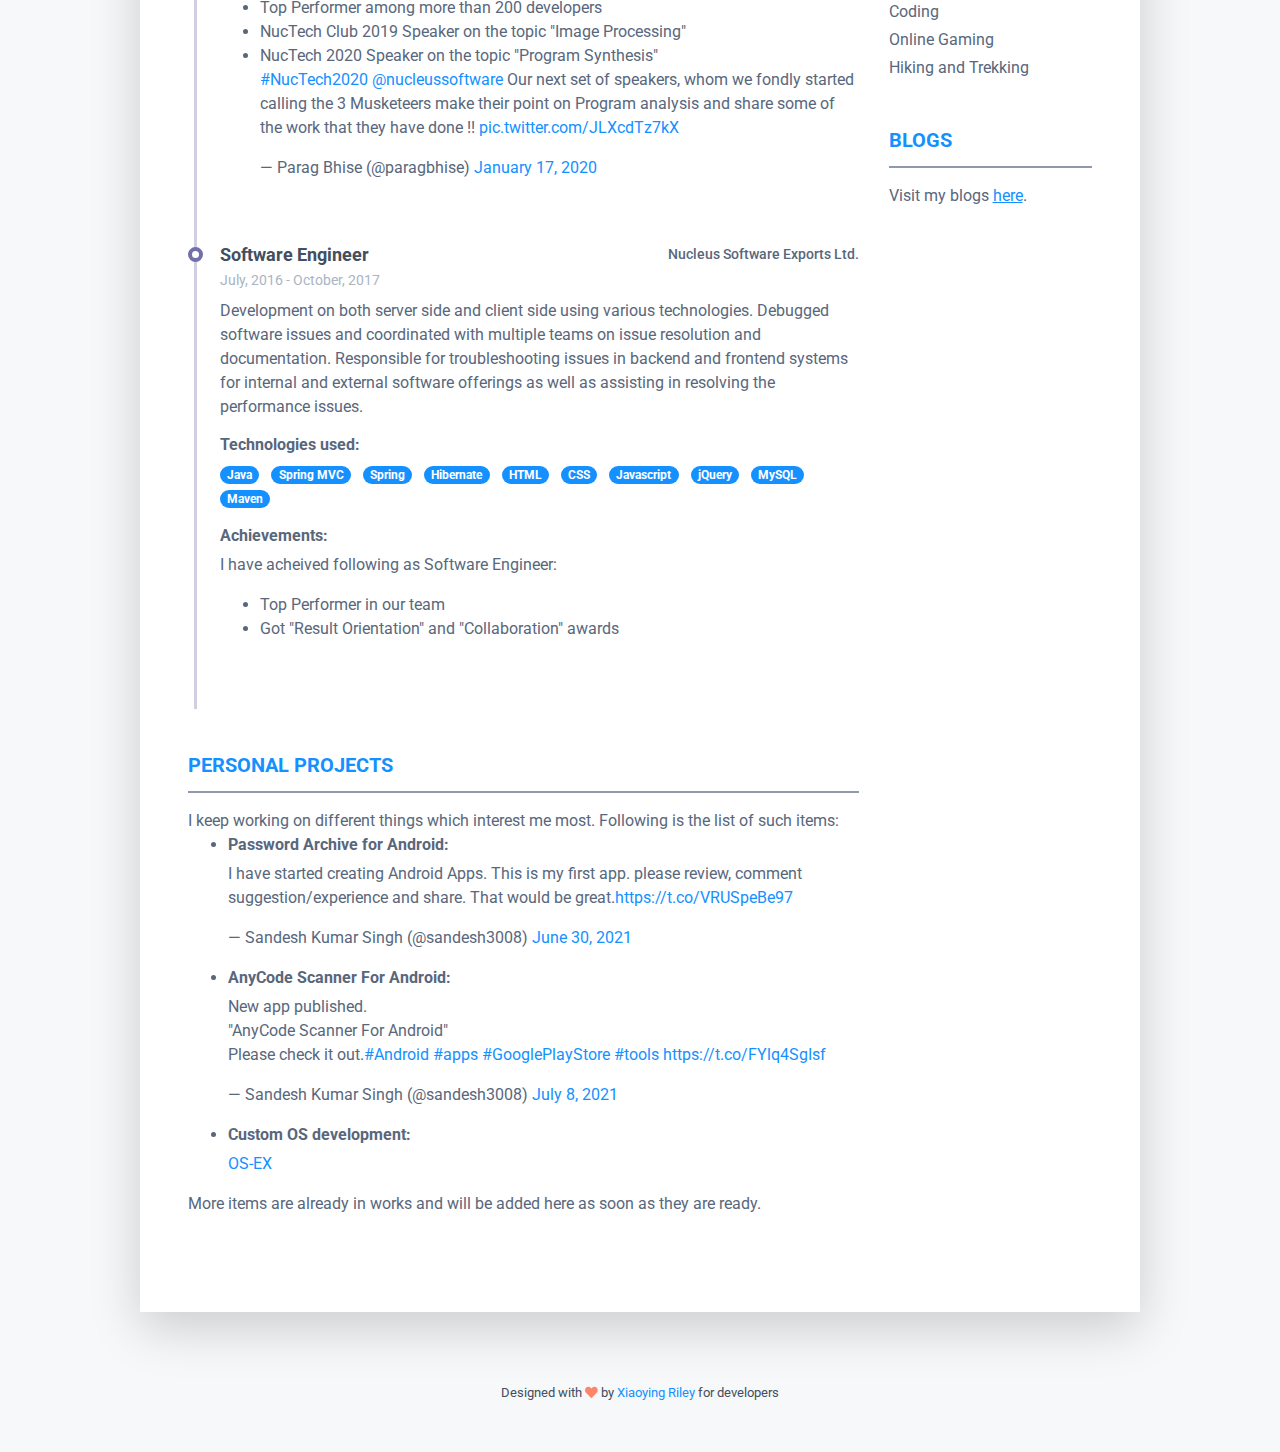
==== commit 42dfd2d1: "Added AnyCode Scanner link" ====
--- a/index.html
+++ b/index.html
@@ -192,9 +192,13 @@
                                         <h4 class="resume-timeline-item-desc-heading font-weight-bold">Password Archive for Android:</h4>
                                         <blockquote class="twitter-tweet"><p lang="en" dir="ltr">I have started creating Android Apps. This is my first app. please review, comment suggestion/experience and share. That would be great.<a href="https://t.co/VRUSpeBe97">https://t.co/VRUSpeBe97</a></p>&mdash; Sandesh Kumar Singh (@sandesh3008) <a href="https://twitter.com/sandesh3008/status/1410080034748915714?ref_src=twsrc%5Etfw">June 30, 2021</a></blockquote> <script async src="https://platform.twitter.com/widgets.js" charset="utf-8"></script>
                                     </li>
+									<li>
+										<h4 class="resume-timeline-item-desc-heading font-weight-bold">AnyCode Scanner For Android:</h4>
+										<blockquote class="twitter-tweet"><p lang="en" dir="ltr">New app published. <br>&quot;AnyCode Scanner For Android&quot;<br>Please check it out.<a href="https://twitter.com/hashtag/Android?src=hash&amp;ref_src=twsrc%5Etfw">#Android</a> <a href="https://twitter.com/hashtag/apps?src=hash&amp;ref_src=twsrc%5Etfw">#apps</a> <a href="https://twitter.com/hashtag/GooglePlayStore?src=hash&amp;ref_src=twsrc%5Etfw">#GooglePlayStore</a> <a href="https://twitter.com/hashtag/tools?src=hash&amp;ref_src=twsrc%5Etfw">#tools</a> <a href="https://t.co/FYlq4SgIsf">https://t.co/FYlq4SgIsf</a></p>&mdash; Sandesh Kumar Singh (@sandesh3008) <a href="https://twitter.com/sandesh3008/status/1413113164271558657?ref_src=twsrc%5Etfw">July 8, 2021</a></blockquote> <script async src="https://platform.twitter.com/widgets.js" charset="utf-8"></script>
+									</li>
                                     <li>
                                         <h4 class="resume-timeline-item-desc-heading font-weight-bold">Custom OS development:</h4>
-                                        <a href="https://github.com/meetsandesh/OS-EX">OS-EX</a>
+                                        <a href="https://github.com/meetsandesh/OS-EX" target="_blank">OS-EX</a>
                                     </li>
                                 </ul>
                                 <p class="mb-0">More items are already in works and will be added here as soon as they are ready.</p>
--- a/assets/demo/demo.css
+++ b/assets/demo/demo.css
@@ -1 +1 @@
-.demo-banner{background:#38AEEA}a.demo-btn-on-bg,.demo-btn-on-bg{background:rgba(0,0,0,0.2);color:#fff;border:none}a.demo-btn-on-bg:hover,a.demo-btn-on-bg:focus,a.demo-btn-on-bg:active,.demo-btn-on-bg:hover,.demo-btn-on-bg:focus,.demo-btn-on-bg:active{background:rgba(0,0,0,0.4);border-color:transparent;border:none}body{overflow-x:hidden}.config-trigger{position:absolute;top:30px;left:-36px;width:36px;height:36px;background:#222;color:#fff;text-align:center;border-radius:4px;border-top-right-radius:0;border-bottom-right-radius:0;text-decoration:none}.config-trigger:hover{background:#000;text-decoration:none}.config-trigger:hover .fa-cog{color:#fff}.config-trigger .fa-cog{font-size:1.25rem;display:block;color:#fff}.config-panel{position:absolute;top:160px;right:-170px;z-index:30;width:170px}.config-panel .panel-inner{position:relative;background:#222;color:#fff;padding:15px;border-top-left-radius:4px;border-top-right-radius:4px;border-top-right-radius:0;border-bottom-right-radius:0}.config-panel .panel-title{font-weight:600;margin-bottom:15px;font-size:14px;text-transform:uppercase}.config-panel label{color:#fff}.config-panel #color-options{margin-bottom:0px}.config-panel #color-options li a{display:block;width:28px;height:20px;border:2px solid transparent}.config-panel #color-options li a:hover{-webkit-opacity:.9;-moz-opacity:.9;opacity:.9;border:2px solid rgba(255,255,255,0.8)}.config-panel #color-options li.active a{border:2px solid #fff}.config-panel #color-options li.theme-1 a{background:#434E5E}.config-panel #color-options li.theme-2 a{background-color:#3582C4}.config-panel #color-options li.theme-3 a{background-color:#22A162}.config-panel #color-options li.theme-4 a{background-color:#328998}.config-panel #color-options li.theme-5 a{background-color:#59578E}.config-panel #color-options li.theme-6 a{background-color:#80425F}.config-panel .close{position:absolute;right:5px;top:5px;color:#fff}.config-panel .close .fa{color:#fff}
+.demo-banner{background:#38AEEA}a.demo-btn-on-bg,.demo-btn-on-bg{background:rgba(0,0,0,0.2);color:#fff;border:none}a.demo-btn-on-bg:hover,a.demo-btn-on-bg:focus,a.demo-btn-on-bg:active,.demo-btn-on-bg:hover,.demo-btn-on-bg:focus,.demo-btn-on-bg:active{background:rgba(0,0,0,0.4);border-color:transparent;border:none}body{overflow-x:hidden}.config-trigger{position:absolute;top:30px;left:-36px;width:36px;height:36px;background:#222;color:#fff;text-align:center;border-radius:4px;border-top-right-radius:0;border-bottom-right-radius:0;text-decoration:none}.config-trigger:hover{background:#000;text-decoration:none}.config-trigger:hover .fa-cog{color:#fff}.config-trigger .fa-cog{font-size:1.25rem;display:block;color:#fff}.config-panel{position:absolute;top:160px;right:-170px;z-index:30;width:170px}.config-panel .panel-inner{position:relative;background:#222;color:#fff;padding:15px;border-top-left-radius:4px;border-top-right-radius:4px;border-top-right-radius:0;border-bottom-right-radius:0}.config-panel .panel-title{font-weight:600;margin-bottom:15px;font-size:14px;text-transform:uppercase}.config-panel label{color:#fff}.config-panel #color-options{margin-bottom:0px}.config-panel #color-options li a{display:block;width:28px;height:20px;border:2px solid transparent}.config-panel #color-options li a:hover{-webkit-opacity:.9;-moz-opacity:.9;opacity:.9;border:2px solid rgba(255,255,255,0.8)}.config-panel #color-options li.active a{border:2px solid #fff}.config-panel #color-options li.theme-1 a{background:#F35200}.config-panel #color-options li.theme-2 a{background-color:#1491FF}.config-panel #color-options li.theme-3 a{background-color:#CD00D2}.config-panel #color-options li.theme-4 a{background-color:#1BBBDD}.config-panel #color-options li.theme-5 a{background-color:#328998}.config-panel #color-options li.theme-6 a{background-color:#59578E}.config-panel .close{position:absolute;right:5px;top:5px;color:#fff}.config-panel .close .fa{color:#fff}
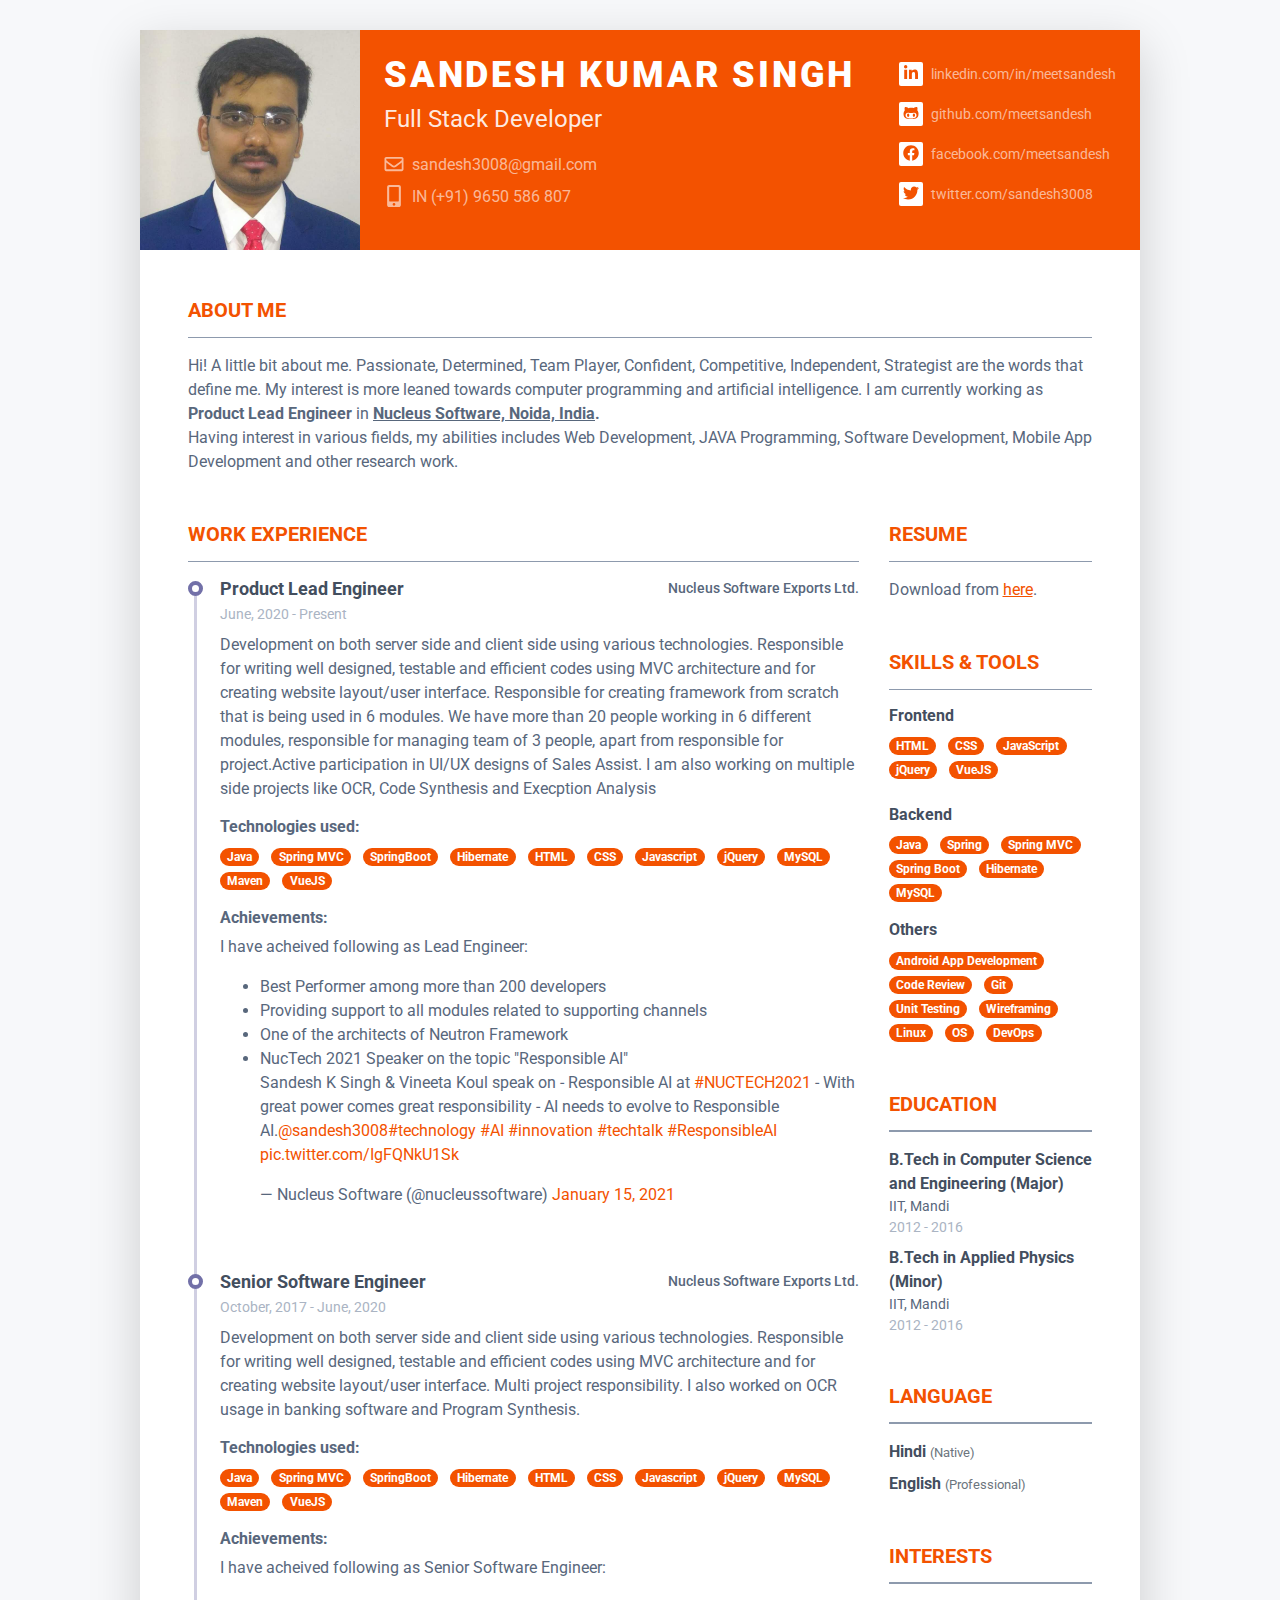
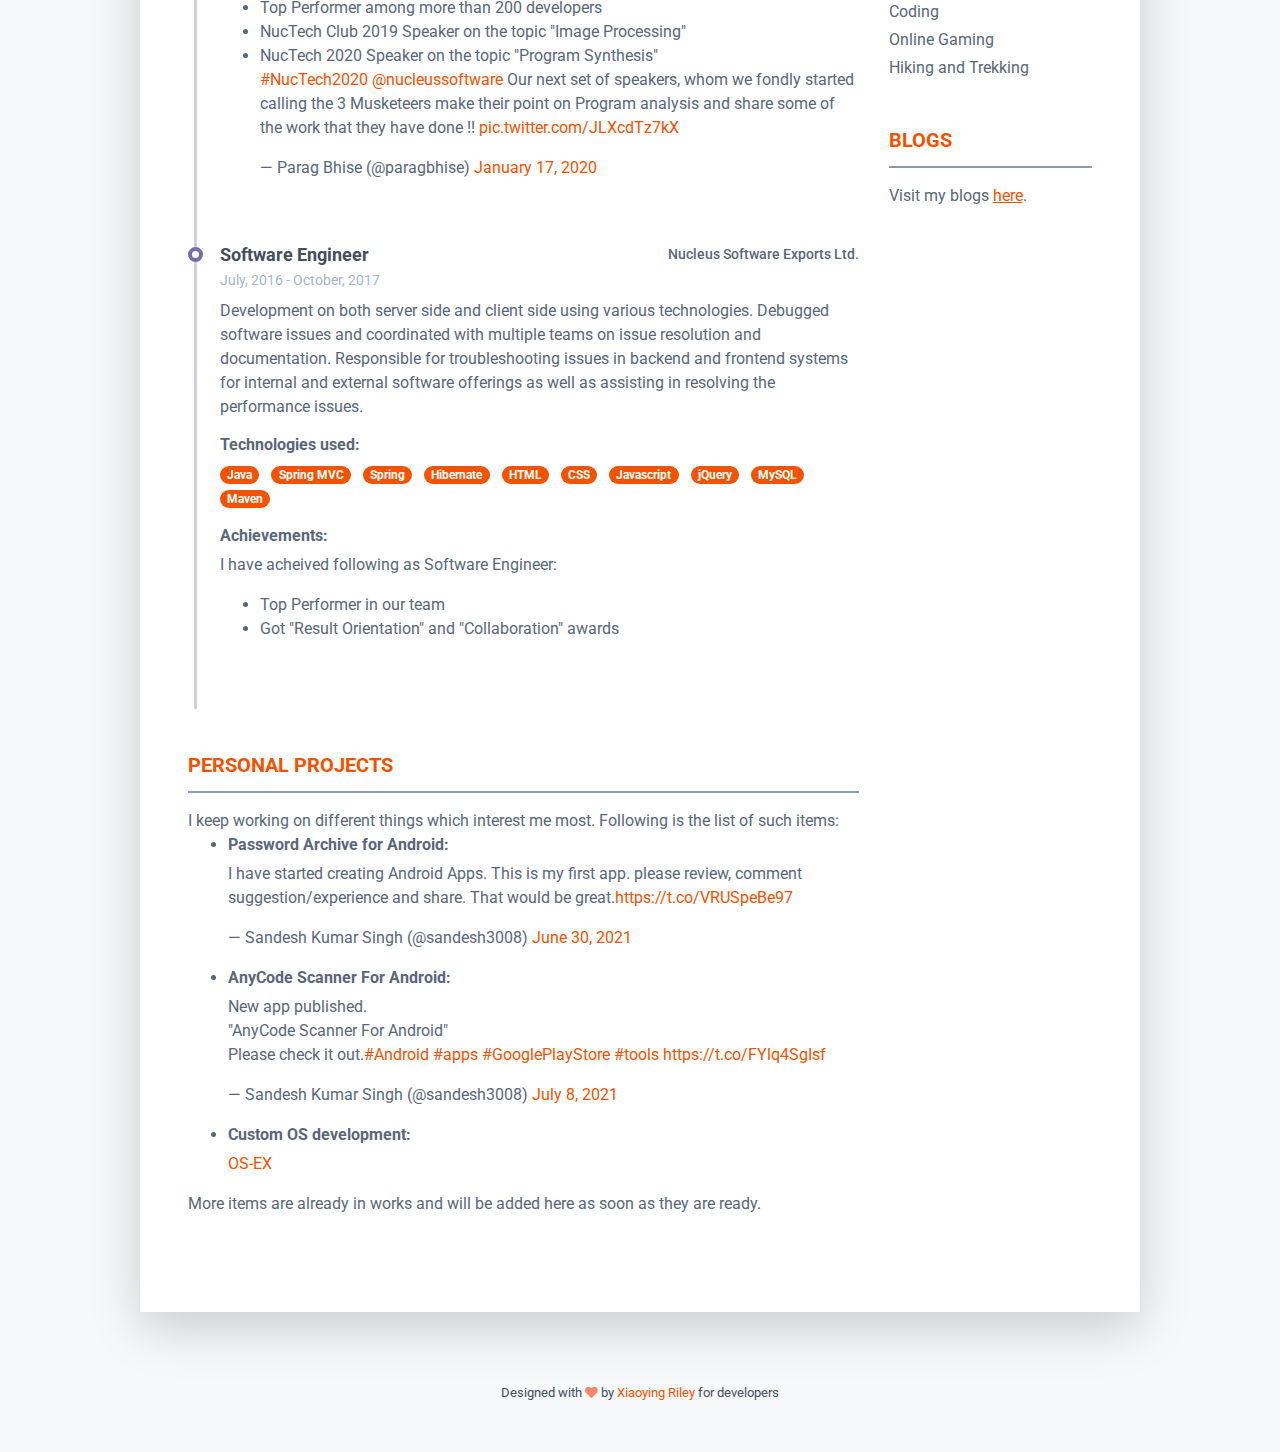
==== commit 3b559216: "Updated resume" ====
--- a/index.html
+++ b/index.html
@@ -209,7 +209,7 @@
                         <section class="resume-section interests-section mb-5">
 						    <h2 class="resume-section-title text-uppercase font-weight-bold pb-3 mb-3">Resume</h2>
 						    <div class="resume-section-content">
-                                Download from <a href="https://meetsandesh.github.io/attachments/Sandesh_Kumar_Singh.pdf" target="_blank"><u>here</u></a>.
+                                Download from <a href="https://meetsandesh.github.io/attachments/Resume_Sandesh_Kumar_Singh.pdf" target="_blank"><u>here</u></a>.
 						    </div>
 					    </section><!--//interests-section-->
 					    <section class="resume-section skills-section mb-5">
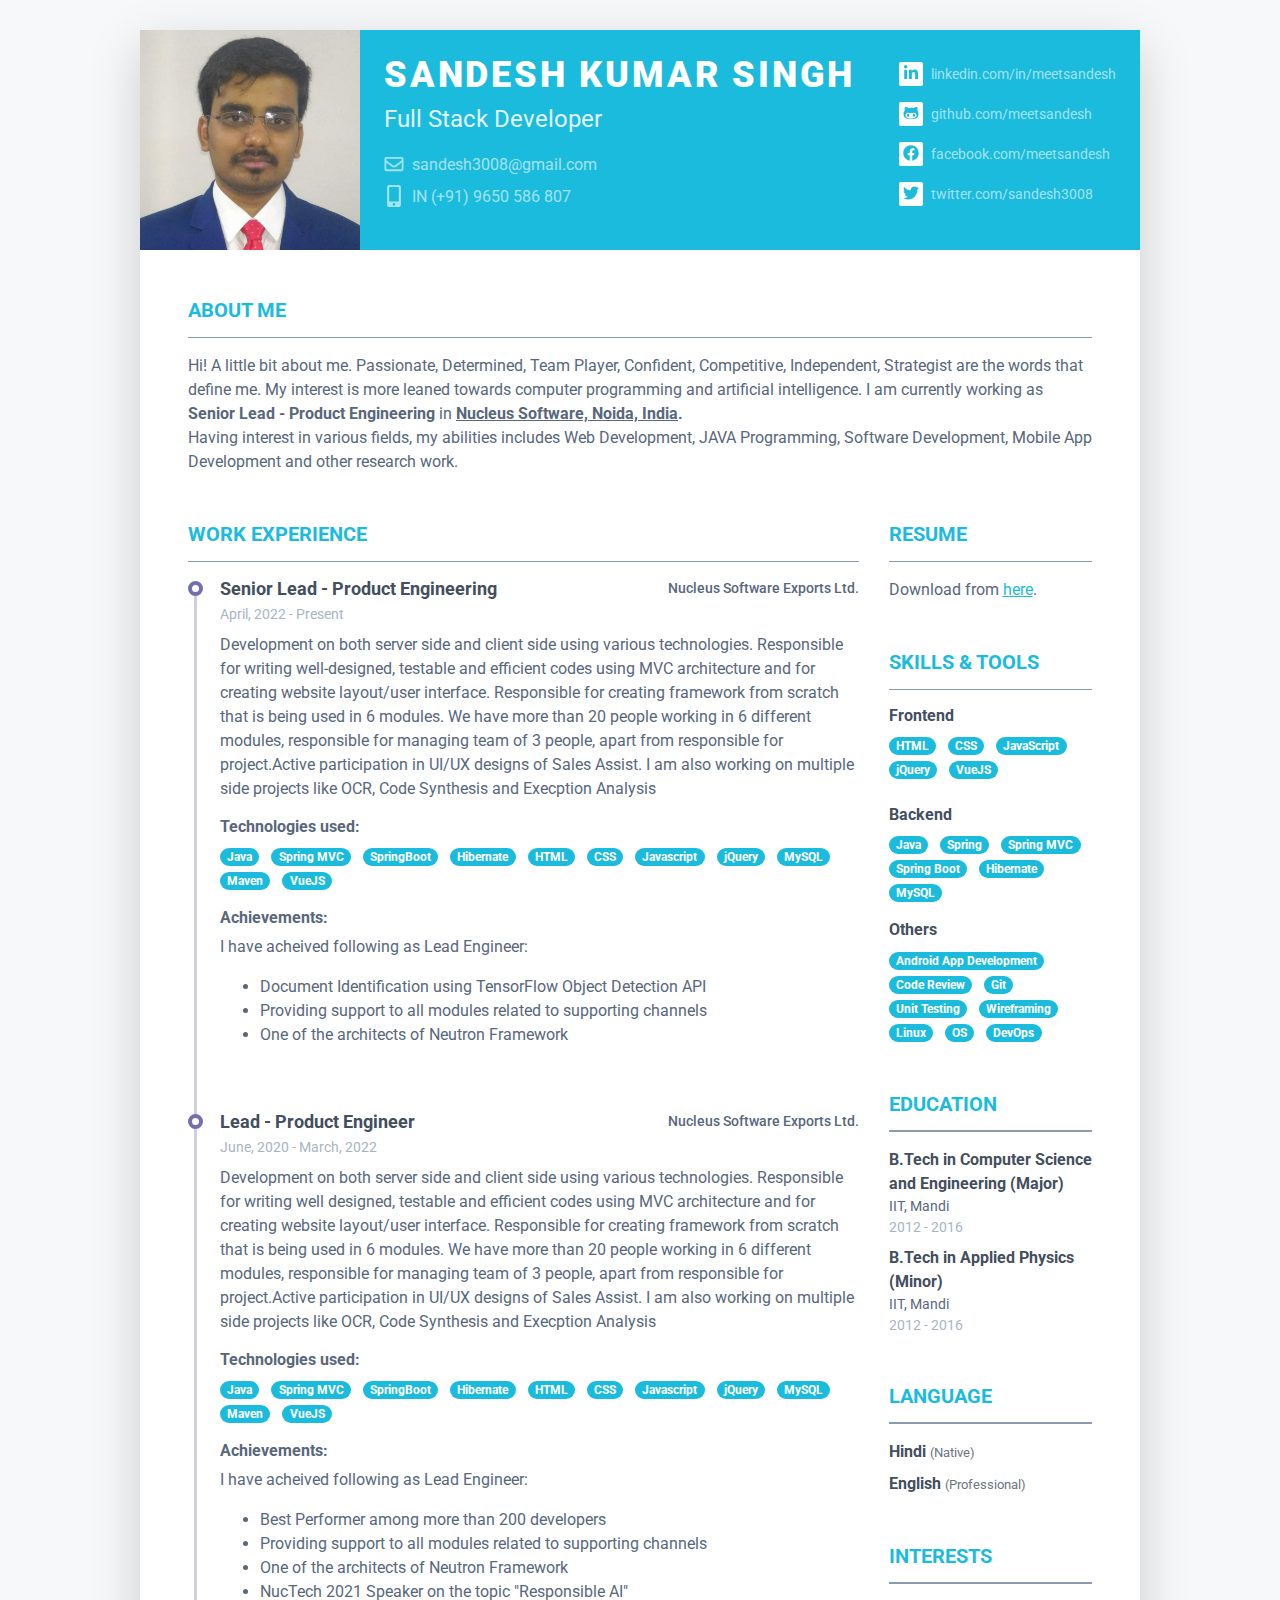
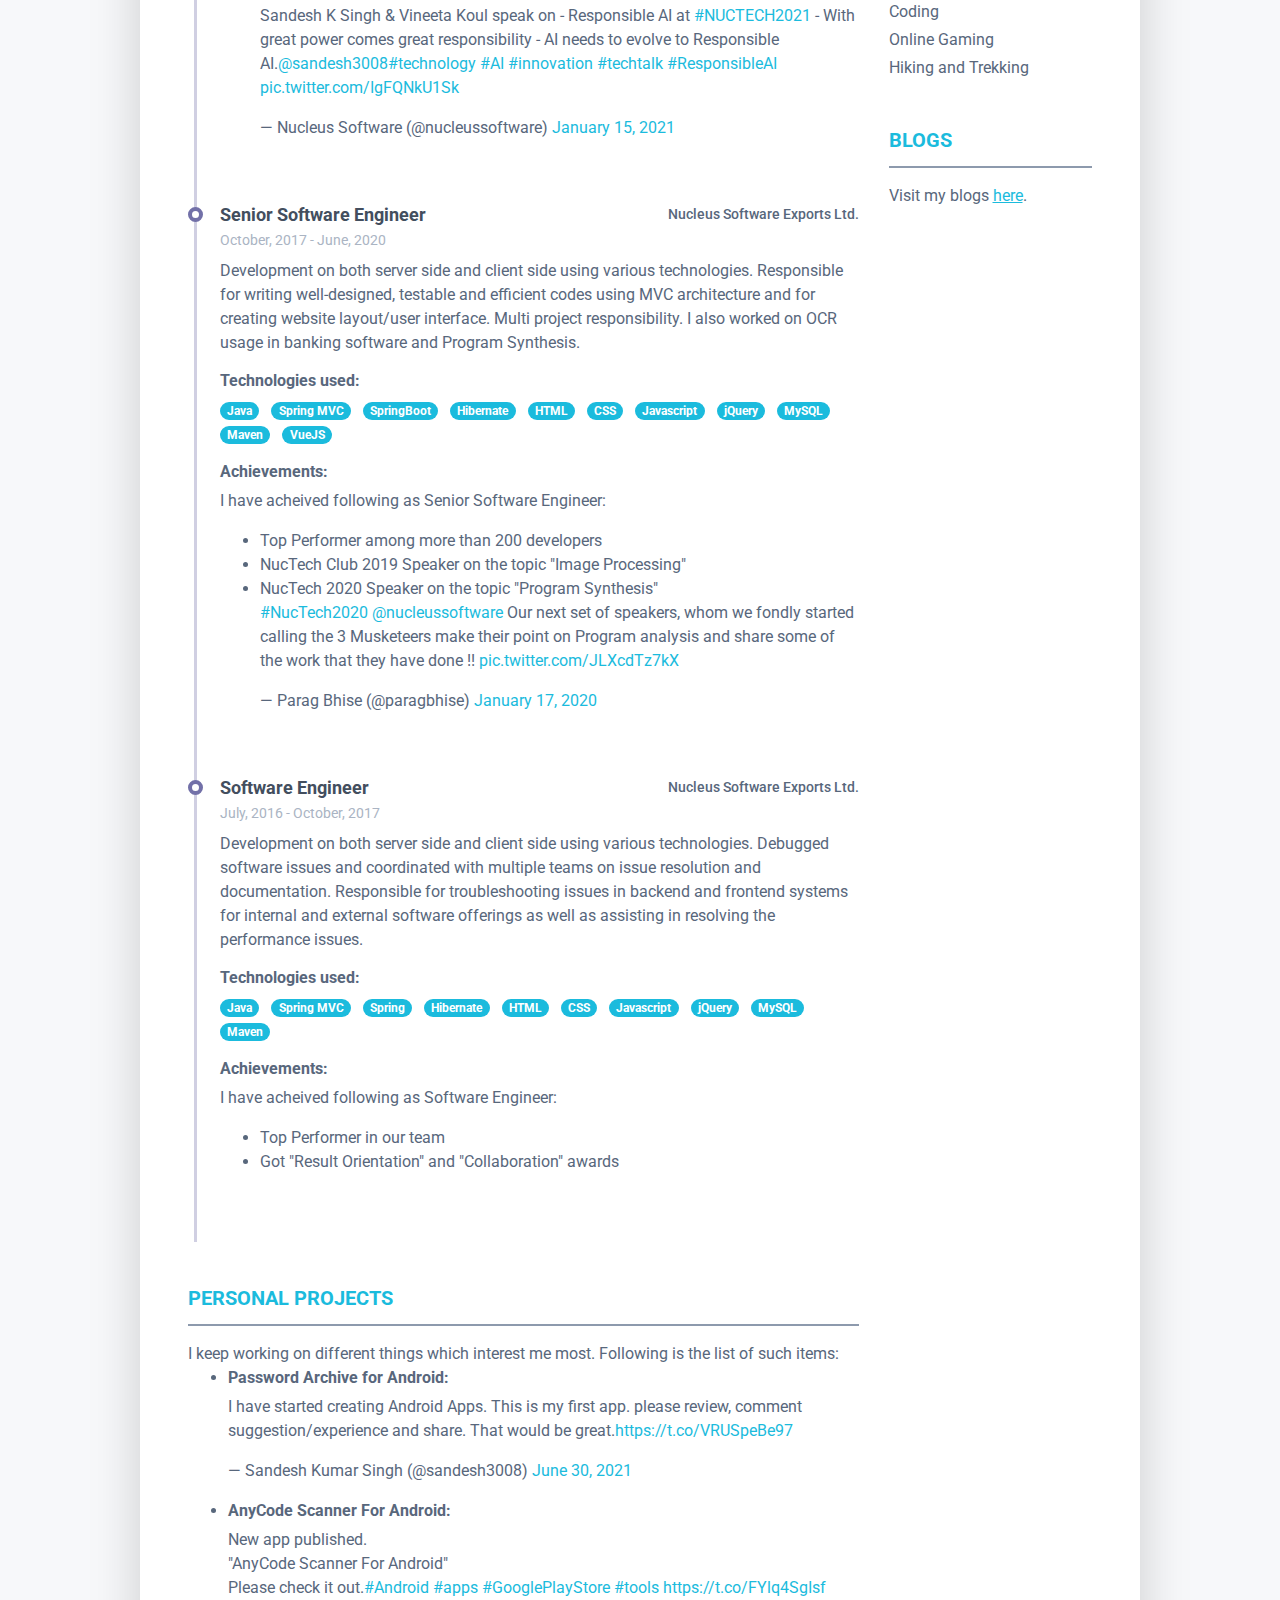
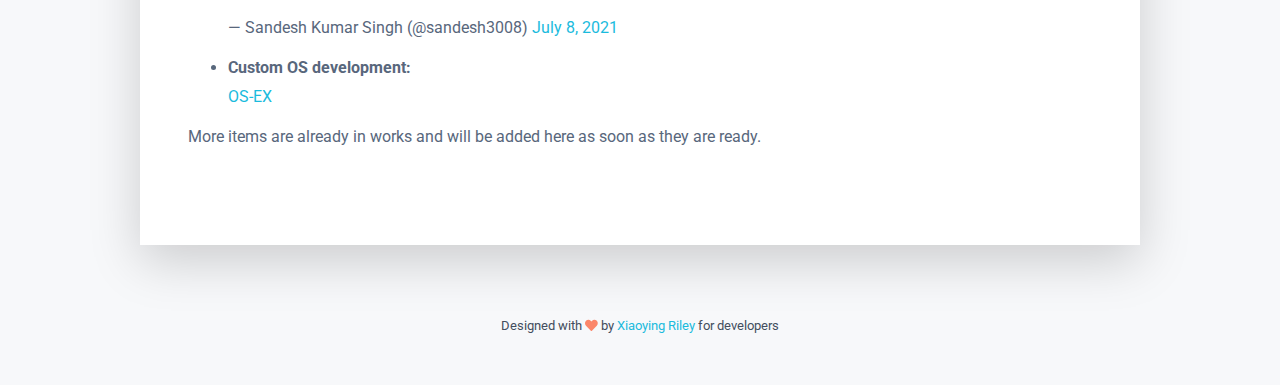
==== commit 345e9b70: "Update index.html" ====
--- a/index.html
+++ b/index.html
@@ -58,7 +58,7 @@
 			    <section class="resume-section summary-section mb-5">
 				    <h2 class="resume-section-title text-uppercase font-weight-bold pb-3 mb-3">About Me</h2>
 				    <div class="resume-section-content">
-					    <p class="mb-0">Hi! A little bit about me. Passionate, Determined, Team Player, Confident, Competitive, Independent, Strategist are the words that define me. My interest is more leaned towards computer programming and artificial intelligence. I am currently working as <b>Product Lead Engineer</b> in <b><u>Nucleus Software, Noida, India</u>.</b></p>
+					    <p class="mb-0">Hi! A little bit about me. Passionate, Determined, Team Player, Confident, Competitive, Independent, Strategist are the words that define me. My interest is more leaned towards computer programming and artificial intelligence. I am currently working as <b>Senior Lead - Product Engineering</b> in <b><u>Nucleus Software, Noida, India</u>.</b></p>
                         <p class="mb=0">Having interest in various fields, my abilities includes Web Development, JAVA Programming, Software Development, Mobile App Development and other research work.</p>
 				    </div>
 			    </section><!--//summary-section-->
@@ -68,14 +68,50 @@
 						    <h2 class="resume-section-title text-uppercase font-weight-bold pb-3 mb-3">Work Experience</h2>
 						    <div class="resume-section-content">
 							    <div class="resume-timeline position-relative">
+									<article class="resume-timeline-item position-relative pb-5">
+
+										<div class="resume-timeline-item-header mb-2">
+											<div class="d-flex flex-column flex-md-row">
+												<h3 class="resume-position-title font-weight-bold mb-1">Senior Lead - Product Engineering</h3>
+												<div class="resume-company-name ml-auto">Nucleus Software Exports Ltd.</div>
+											</div><!--//row-->
+											<div class="resume-position-time">April, 2022 - Present</div>
+										</div><!--//resume-timeline-item-header-->
+										<div class="resume-timeline-item-desc">
+											<p>Development on both server side and client side using various technologies. Responsible for writing well-designed, testable and efficient codes using MVC architecture and for creating website layout/user interface. Responsible for creating framework from scratch that is being used in 6 modules. We have more than 20 people working in 6 different modules, responsible for managing team of 3 people, apart from responsible for project.Active participation in UI/UX designs of Sales Assist. I am also working on multiple side projects like OCR, Code Synthesis and Execption Analysis</p>
+											<h4 class="resume-timeline-item-desc-heading font-weight-bold">Technologies used:</h4>
+											<ul class="list-inline">
+												<li class="list-inline-item"><span class="badge badge-primary badge-pill">Java</span></li>
+												<li class="list-inline-item"><span class="badge badge-primary badge-pill">Spring MVC</span></li>
+												<li class="list-inline-item"><span class="badge badge-primary badge-pill">SpringBoot</span></li>
+												<li class="list-inline-item"><span class="badge badge-primary badge-pill">Hibernate</span></li>
+												<li class="list-inline-item"><span class="badge badge-primary badge-pill">HTML</span></li>
+												<li class="list-inline-item"><span class="badge badge-primary badge-pill">CSS</span></li>
+												<li class="list-inline-item"><span class="badge badge-primary badge-pill">Javascript</span></li>
+												<li class="list-inline-item"><span class="badge badge-primary badge-pill">jQuery</span></li>
+												<li class="list-inline-item"><span class="badge badge-primary badge-pill">MySQL</span></li>
+												<li class="list-inline-item"><span class="badge badge-primary badge-pill">Maven</span></li>
+												<li class="list-inline-item"><span class="badge badge-primary badge-pill">VueJS</span></li>
+											</ul>
+											<h4 class="resume-timeline-item-desc-heading font-weight-bold">Achievements:</h4>
+											<p>I have acheived following as Lead Engineer:</p>
+											<ul>
+												<li>Document Identification using TensorFlow Object Detection API</li>
+												<li>Providing support to all modules related to supporting channels</li>
+												<li>One of the architects of Neutron Framework</li>
+											</ul>
+										</div><!--//resume-timeline-item-desc-->
+
+									</article><!--//resume-timeline-item-->
+
 								    <article class="resume-timeline-item position-relative pb-5">
 									    
 									    <div class="resume-timeline-item-header mb-2">
 										    <div class="d-flex flex-column flex-md-row">
-										        <h3 class="resume-position-title font-weight-bold mb-1">Product Lead Engineer</h3>
+										        <h3 class="resume-position-title font-weight-bold mb-1">Lead - Product Engineer</h3>
 										        <div class="resume-company-name ml-auto">Nucleus Software Exports Ltd.</div>
 										    </div><!--//row-->
-										    <div class="resume-position-time">June, 2020 - Present</div>
+										    <div class="resume-position-time">June, 2020 - March, 2022</div>
 									    </div><!--//resume-timeline-item-header-->
 									    <div class="resume-timeline-item-desc">
 										    <p>Development on both server side and client side using various technologies. Responsible for writing well designed, testable and efficient codes using MVC architecture and for creating website layout/user interface. Responsible for creating framework from scratch that is being used in 6 modules. We have more than 20 people working in 6 different modules, responsible for managing team of 3 people, apart from responsible for project.Active participation in UI/UX designs of Sales Assist. I am also working on multiple side projects like OCR, Code Synthesis and Execption Analysis</p>
@@ -117,7 +153,7 @@
 										    <div class="resume-position-time">October, 2017 - June, 2020</div>
 									    </div><!--//resume-timeline-item-header-->
 									    <div class="resume-timeline-item-desc">
-										    <p>Development on both server side and client side using various technologies. Responsible for writing well designed, testable and efficient codes using MVC architecture and for creating website layout/user interface. Multi project responsibility. I also worked on OCR usage in banking software and Program Synthesis.</p>
+										    <p>Development on both server side and client side using various technologies. Responsible for writing well-designed, testable and efficient codes using MVC architecture and for creating website layout/user interface. Multi project responsibility. I also worked on OCR usage in banking software and Program Synthesis.</p>
                                             <h4 class="resume-timeline-item-desc-heading font-weight-bold">Technologies used:</h4>
 										    <ul class="list-inline">
 											    <li class="list-inline-item"><span class="badge badge-primary badge-pill">Java</span></li>
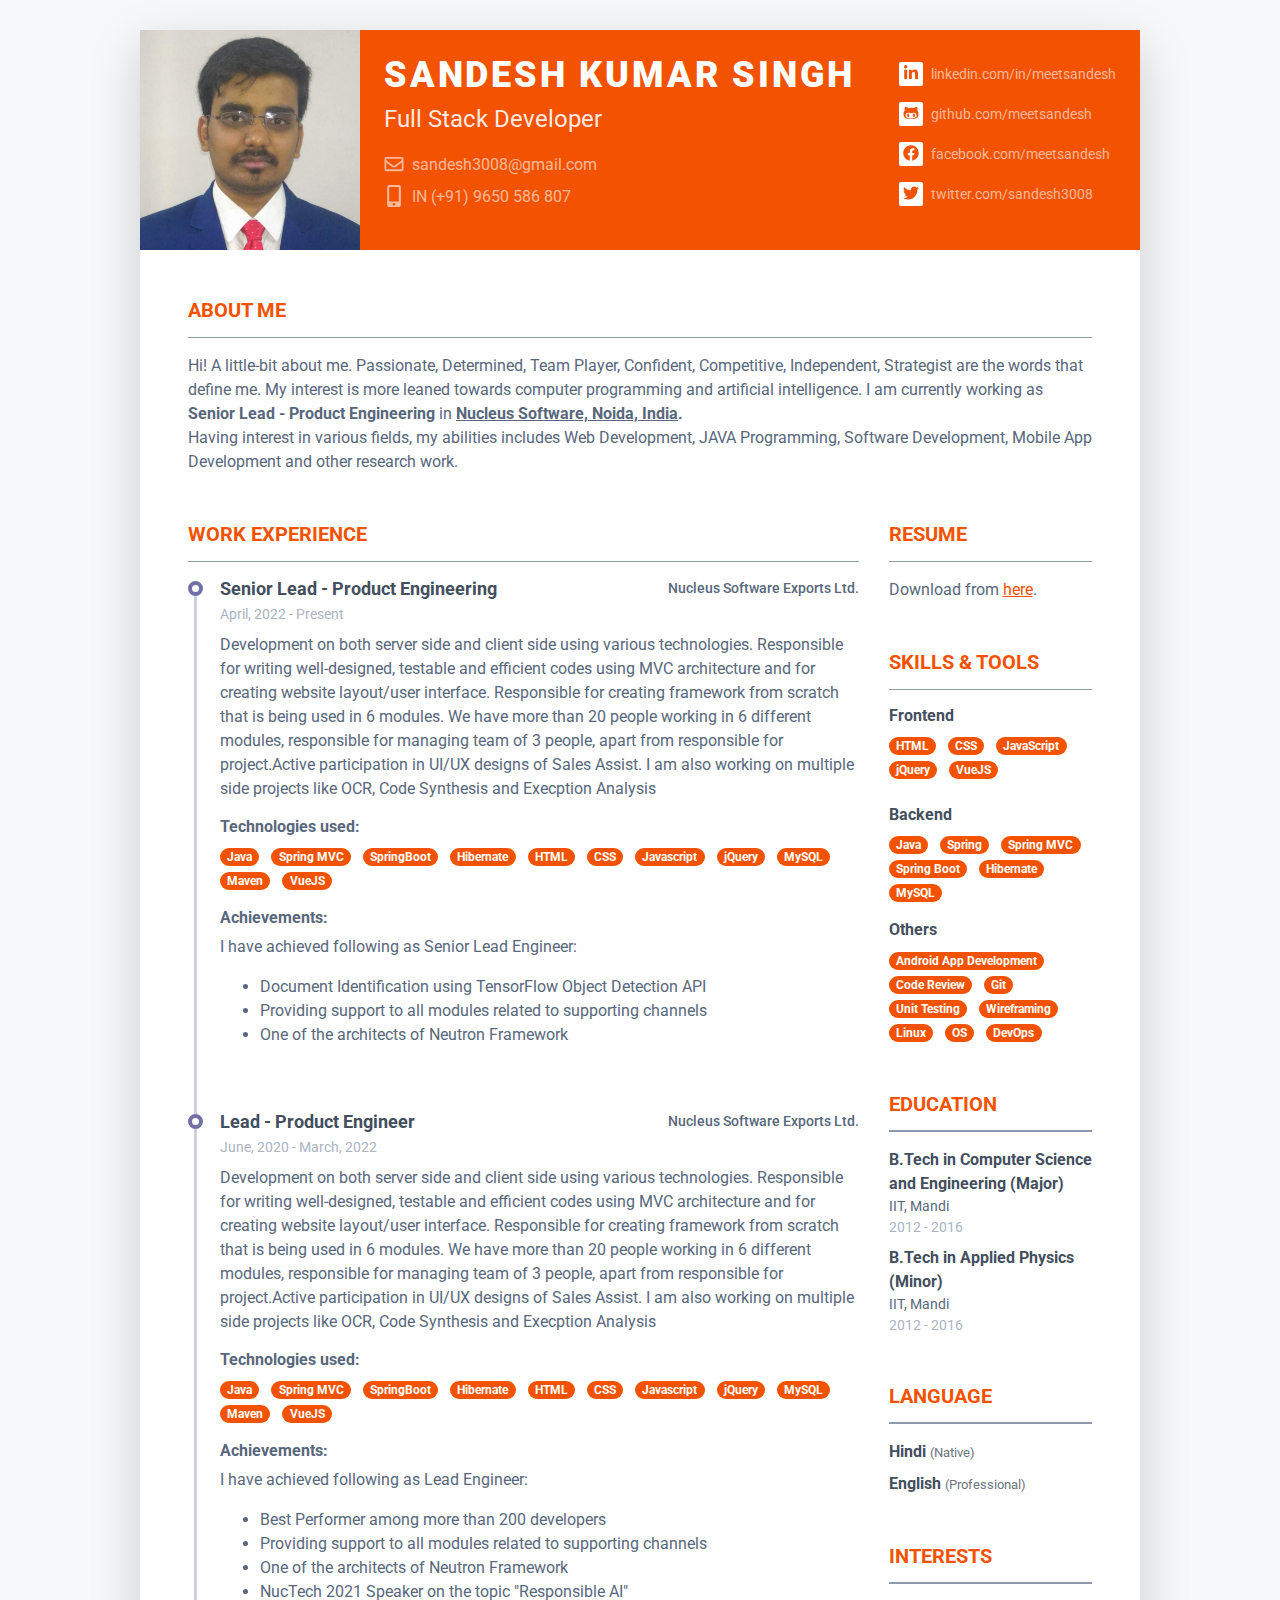
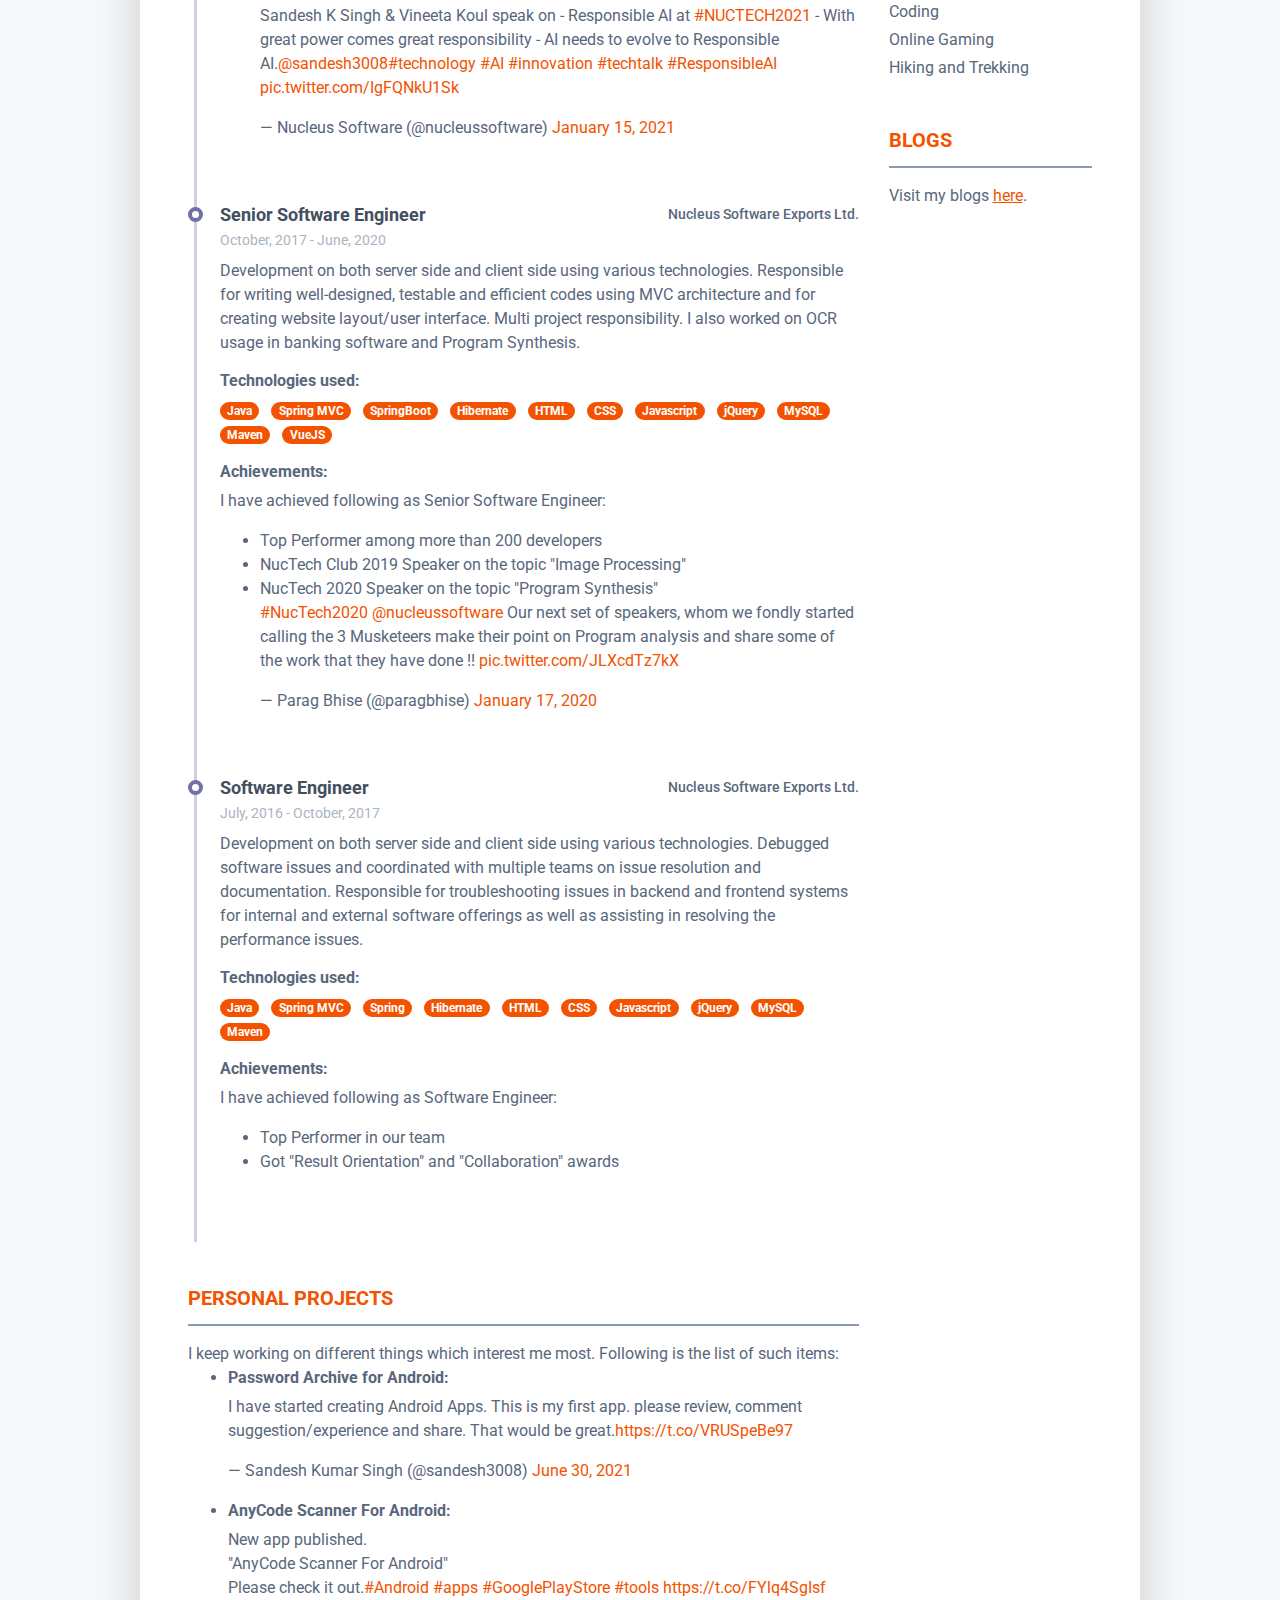
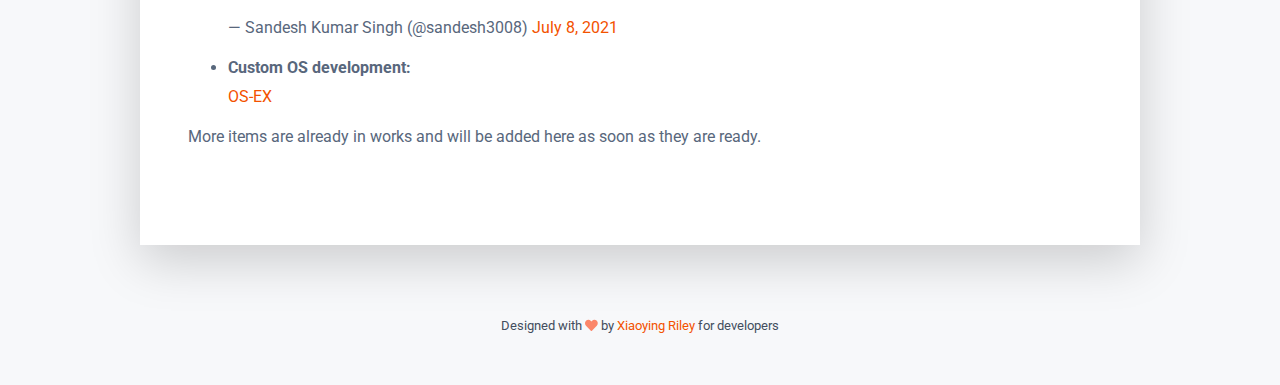
==== commit 6686f2cc: "Update index.html" ====
--- a/index.html
+++ b/index.html
@@ -19,7 +19,7 @@
 	<link rel="stylesheet" href="https://cdnjs.cloudflare.com/ajax/libs/font-awesome/4.7.0/css/font-awesome.min.css">
        
     <!-- Theme CSS -->  
-    <link id="theme-style" rel="stylesheet" href="assets/css/pillar-1.css">
+    <link id="theme-style-1" rel="stylesheet" href="assets/css/pillar-1.css">
     
     <!-- DEMO ONLY --> 
     <link id="theme-style" rel="stylesheet" href="assets/demo/demo.css">
@@ -58,7 +58,7 @@
 			    <section class="resume-section summary-section mb-5">
 				    <h2 class="resume-section-title text-uppercase font-weight-bold pb-3 mb-3">About Me</h2>
 				    <div class="resume-section-content">
-					    <p class="mb-0">Hi! A little bit about me. Passionate, Determined, Team Player, Confident, Competitive, Independent, Strategist are the words that define me. My interest is more leaned towards computer programming and artificial intelligence. I am currently working as <b>Senior Lead - Product Engineering</b> in <b><u>Nucleus Software, Noida, India</u>.</b></p>
+					    <p class="mb-0">Hi! A little-bit about me. Passionate, Determined, Team Player, Confident, Competitive, Independent, Strategist are the words that define me. My interest is more leaned towards computer programming and artificial intelligence. I am currently working as <b>Senior Lead - Product Engineering</b> in <b><u>Nucleus Software, Noida, India</u>.</b></p>
                         <p class="mb=0">Having interest in various fields, my abilities includes Web Development, JAVA Programming, Software Development, Mobile App Development and other research work.</p>
 				    </div>
 			    </section><!--//summary-section-->
@@ -94,7 +94,7 @@
 												<li class="list-inline-item"><span class="badge badge-primary badge-pill">VueJS</span></li>
 											</ul>
 											<h4 class="resume-timeline-item-desc-heading font-weight-bold">Achievements:</h4>
-											<p>I have acheived following as Lead Engineer:</p>
+											<p>I have achieved following as Senior Lead Engineer:</p>
 											<ul>
 												<li>Document Identification using TensorFlow Object Detection API</li>
 												<li>Providing support to all modules related to supporting channels</li>
@@ -114,7 +114,7 @@
 										    <div class="resume-position-time">June, 2020 - March, 2022</div>
 									    </div><!--//resume-timeline-item-header-->
 									    <div class="resume-timeline-item-desc">
-										    <p>Development on both server side and client side using various technologies. Responsible for writing well designed, testable and efficient codes using MVC architecture and for creating website layout/user interface. Responsible for creating framework from scratch that is being used in 6 modules. We have more than 20 people working in 6 different modules, responsible for managing team of 3 people, apart from responsible for project.Active participation in UI/UX designs of Sales Assist. I am also working on multiple side projects like OCR, Code Synthesis and Execption Analysis</p>
+										    <p>Development on both server side and client side using various technologies. Responsible for writing well-designed, testable and efficient codes using MVC architecture and for creating website layout/user interface. Responsible for creating framework from scratch that is being used in 6 modules. We have more than 20 people working in 6 different modules, responsible for managing team of 3 people, apart from responsible for project.Active participation in UI/UX designs of Sales Assist. I am also working on multiple side projects like OCR, Code Synthesis and Execption Analysis</p>
                                             <h4 class="resume-timeline-item-desc-heading font-weight-bold">Technologies used:</h4>
 										    <ul class="list-inline">
 											    <li class="list-inline-item"><span class="badge badge-primary badge-pill">Java</span></li>
@@ -130,7 +130,7 @@
                                                 <li class="list-inline-item"><span class="badge badge-primary badge-pill">VueJS</span></li>
 										    </ul>
 										    <h4 class="resume-timeline-item-desc-heading font-weight-bold">Achievements:</h4>
-										    <p>I have acheived following as Lead Engineer:</p>
+										    <p>I have achieved following as Lead Engineer:</p>
 										    <ul>
 											    <li>Best Performer among more than 200 developers</li>
 											    <li>Providing support to all modules related to supporting channels</li>
@@ -169,7 +169,7 @@
                                                 <li class="list-inline-item"><span class="badge badge-primary badge-pill">VueJS</span></li>
 										    </ul>
 										    <h4 class="resume-timeline-item-desc-heading font-weight-bold">Achievements:</h4>
-										    <p>I have acheived following as Senior Software Engineer:</p>
+										    <p>I have achieved following as Senior Software Engineer:</p>
 										    <ul>
 											    <li>Top Performer among more than 200 developers</li>
                                                 <li>NucTech Club 2019 Speaker on the topic "Image Processing"</li>
@@ -206,7 +206,7 @@
                                                 <li class="list-inline-item"><span class="badge badge-primary badge-pill">Maven</span></li>
 										    </ul>
 										    <h4 class="resume-timeline-item-desc-heading font-weight-bold">Achievements:</h4>
-										    <p>I have acheived following as Software Engineer:</p>
+										    <p>I have achieved following as Software Engineer:</p>
 										    <ul>
 											    <li>Top Performer in our team</li>
                                                 <li>Got "Result Orientation" and "Collaboration" awards</li>
